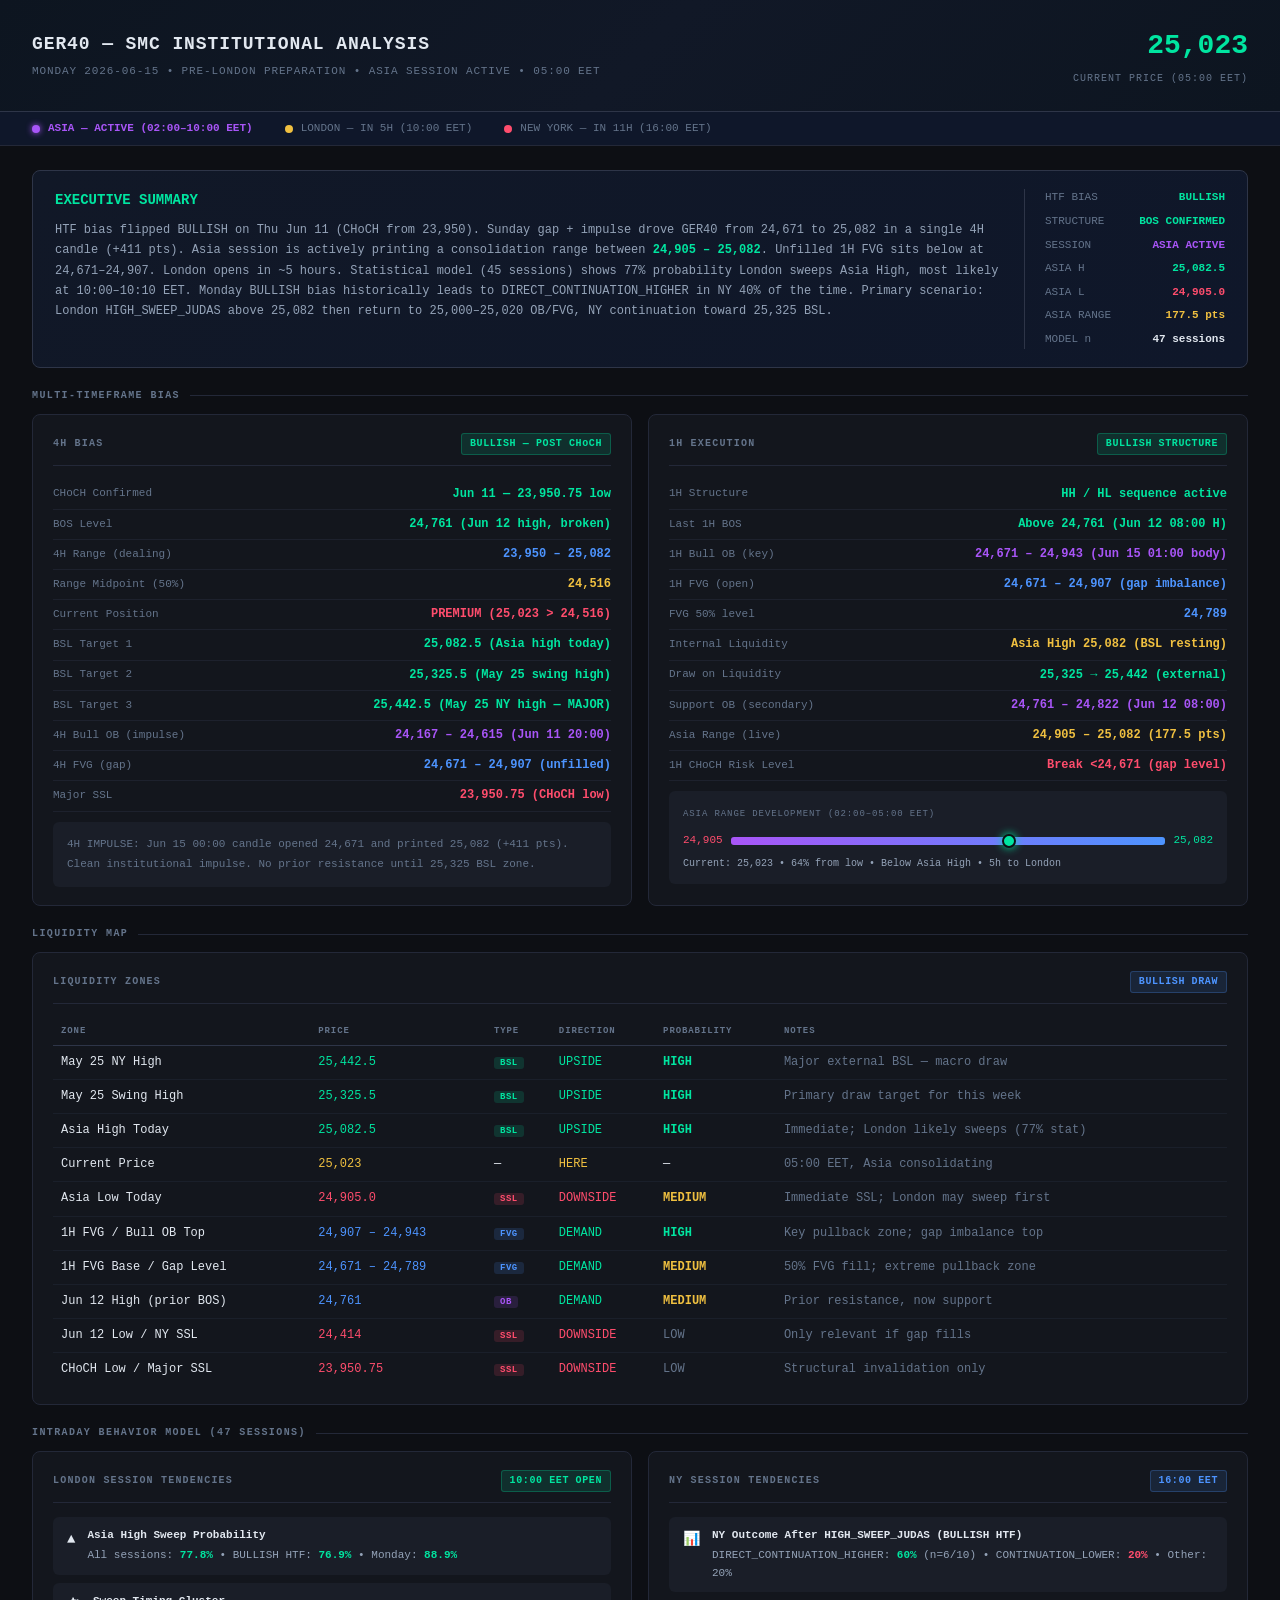
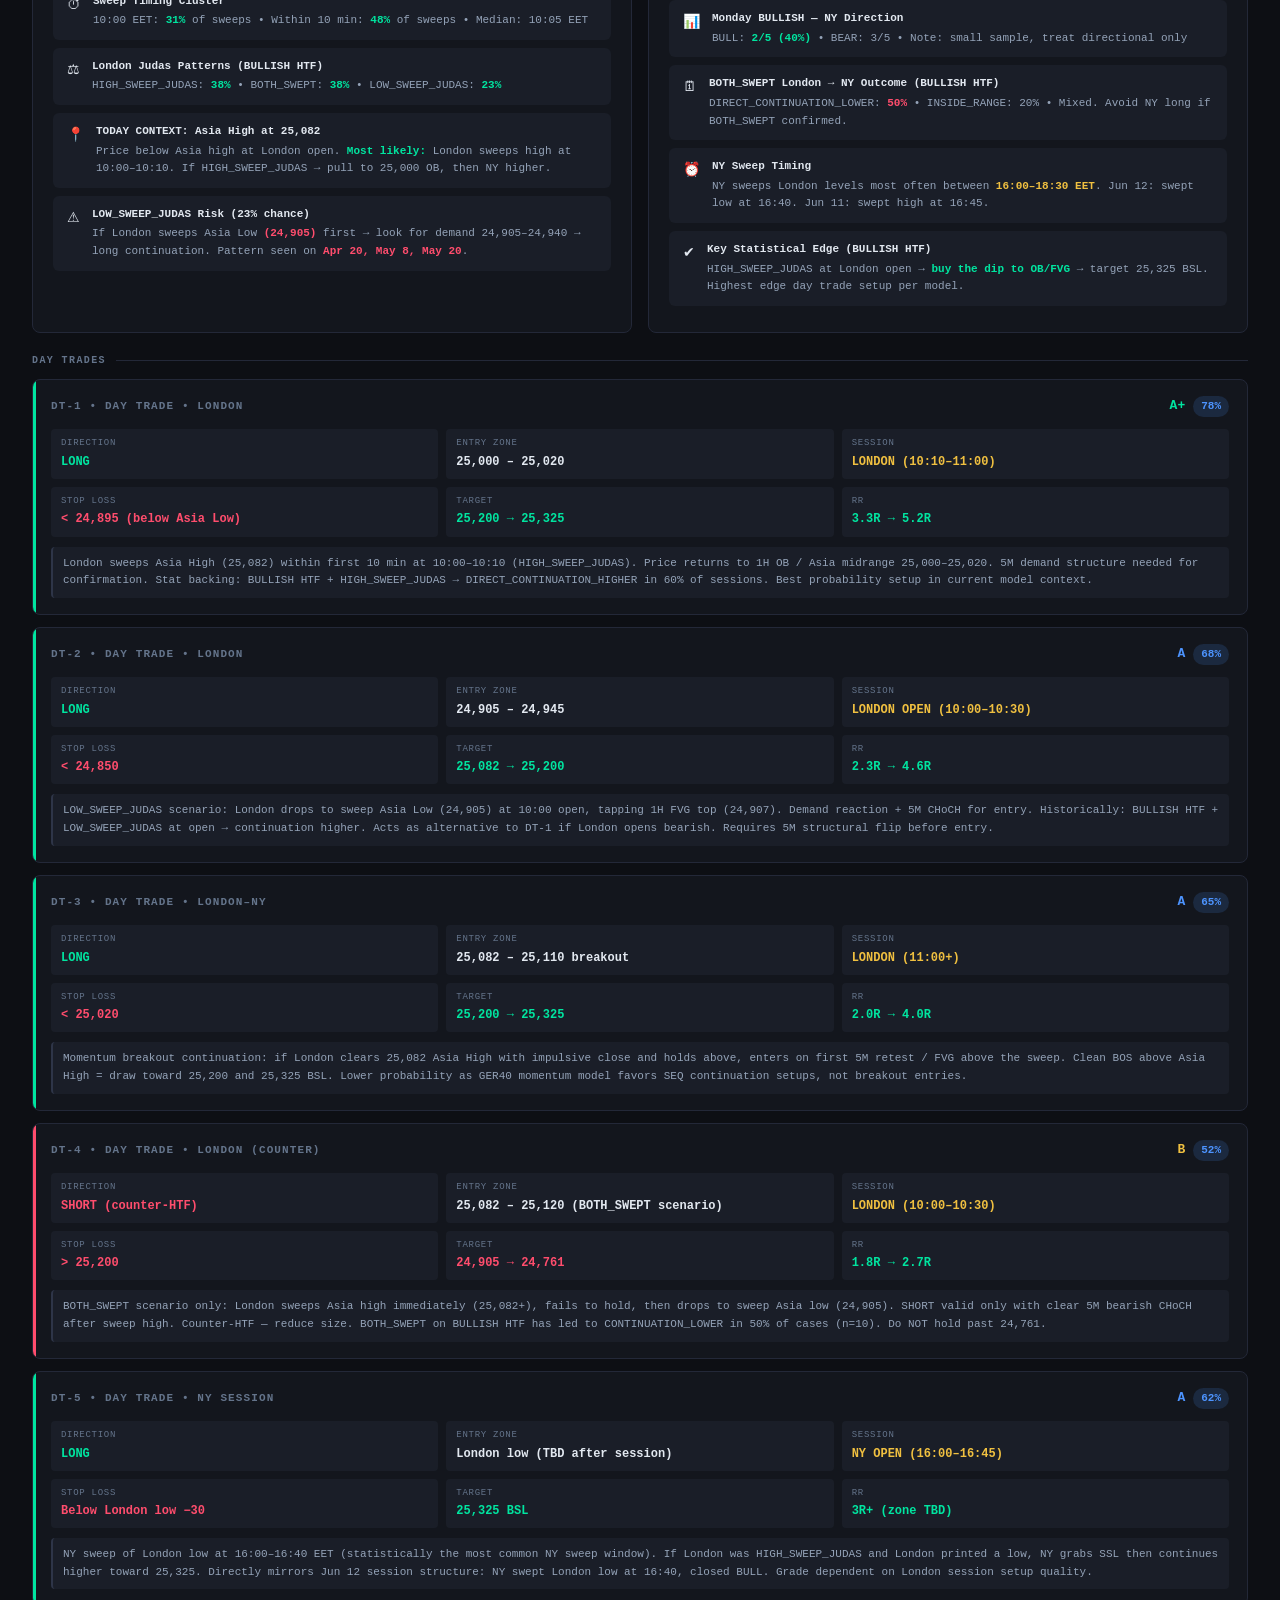
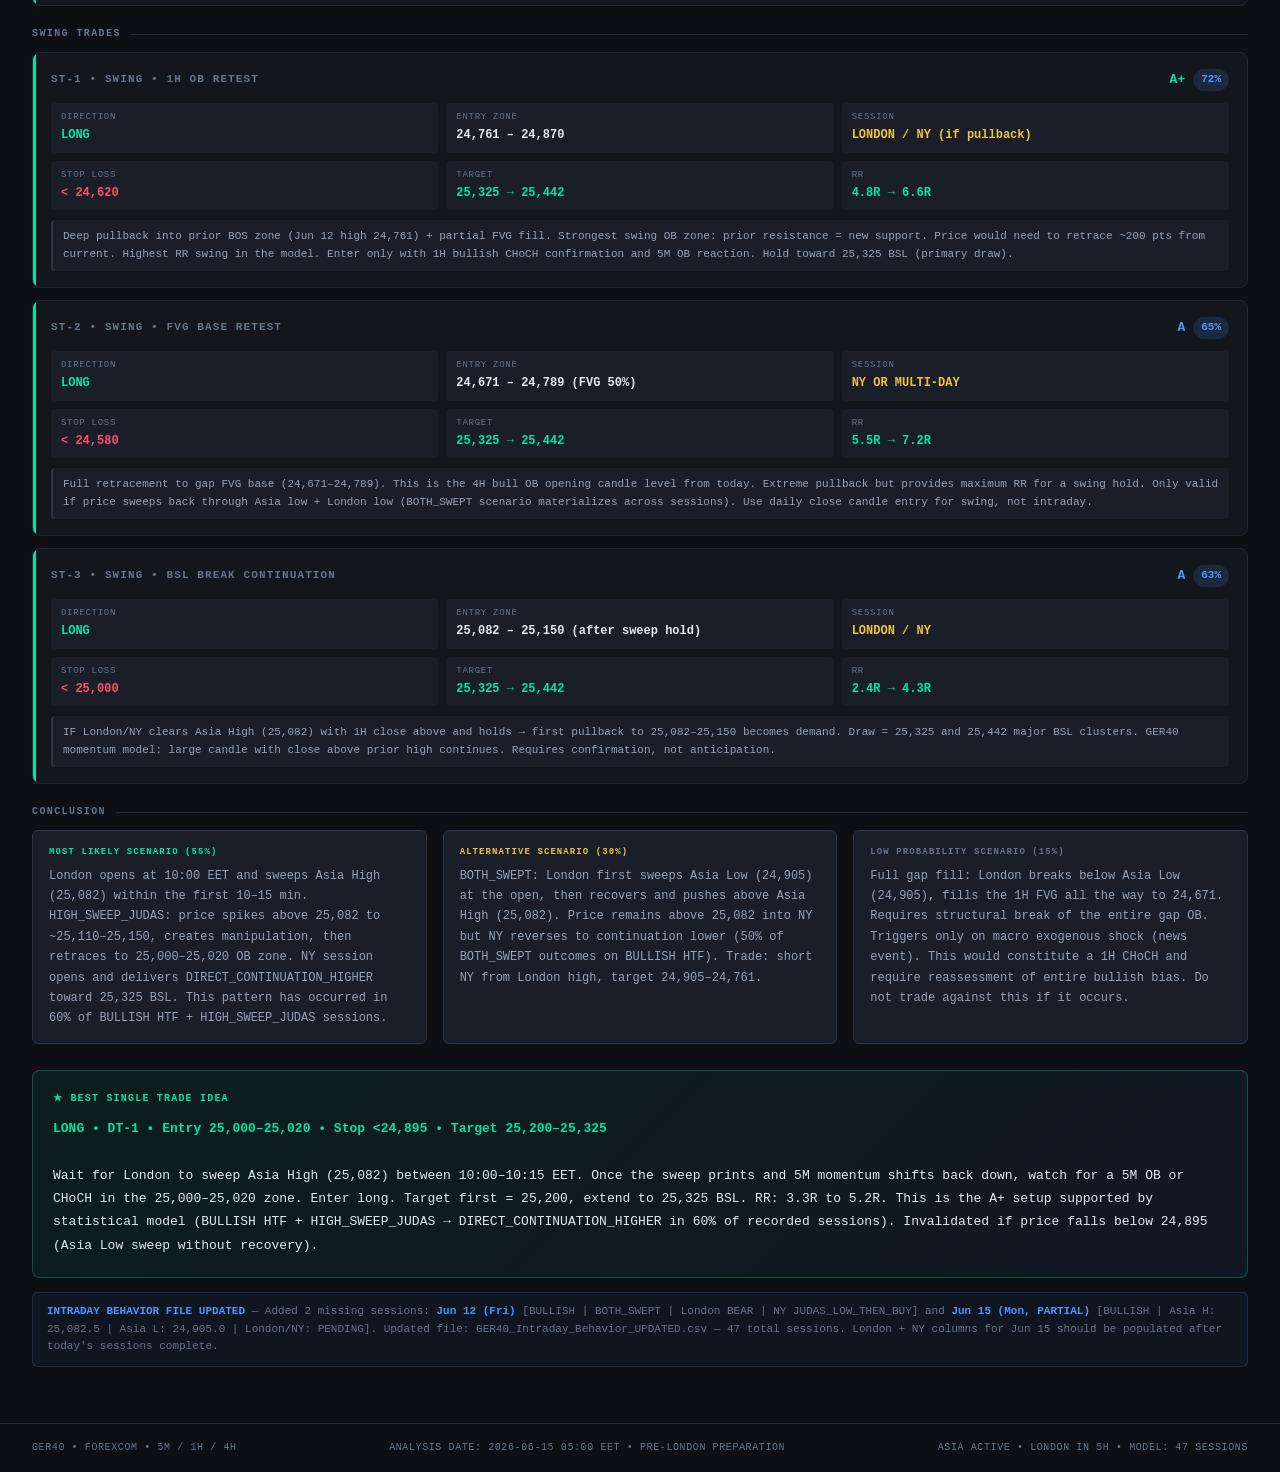
==== monday/london/ger40/15-06-2026.html @ 6d3e89ab "Create 15-06-2026.html" ====
<!DOCTYPE html>
<html lang="en">
<head>
<meta charset="UTF-8">
<meta name="viewport" content="width=device-width, initial-scale=1.0">
<title>GER40 SMC Analysis | 2026-06-15 | Asia Pre-London</title>
<style>
  :root {
    --bg: #0d0f14;
    --surface: #13161d;
    --surface2: #1a1e28;
    --border: #232838;
    --border2: #2e3548;
    --bull: #00e5a0;
    --bear: #ff4d6d;
    --neutral: #f0c040;
    --accent: #4d94ff;
    --accent2: #a855f7;
    --text: #e2e8f0;
    --muted: #64748b;
    --dim: #94a3b8;
    --a-plus: #00e5a0;
    --a: #4d94ff;
    --b: #f0c040;
    --c: #ff7043;
  }
  * { box-sizing: border-box; margin: 0; padding: 0; }
  body { background: var(--bg); color: var(--text); font-family: 'SF Mono', 'Fira Code', 'Consolas', monospace; font-size: 13px; line-height: 1.6; }

  .header {
    background: linear-gradient(135deg, #0d1520 0%, #111827 50%, #0d1520 100%);
    border-bottom: 1px solid var(--border2);
    padding: 24px 32px;
    display: flex; justify-content: space-between; align-items: center;
  }
  .header-left h1 { font-size: 18px; font-weight: 700; color: var(--text); letter-spacing: 0.05em; }
  .header-left p { color: var(--muted); font-size: 11px; margin-top: 4px; letter-spacing: 0.08em; }
  .header-right { text-align: right; }
  .price-now { font-size: 28px; font-weight: 800; color: var(--bull); }
  .price-label { color: var(--muted); font-size: 10px; letter-spacing: 0.1em; margin-top: 2px; }

  .session-banner {
    background: #0f172a;
    border-bottom: 1px solid var(--border);
    padding: 8px 32px;
    display: flex; gap: 32px; align-items: center;
  }
  .session-item { display: flex; gap: 8px; align-items: center; font-size: 11px; }
  .session-dot { width: 8px; height: 8px; border-radius: 50%; }
  .dot-asia { background: var(--accent2); box-shadow: 0 0 6px var(--accent2); }
  .dot-london { background: var(--neutral); }
  .dot-ny { background: var(--bear); }
  .session-active { color: var(--accent2); font-weight: 700; }
  .session-pending { color: var(--muted); }

  .main { max-width: 1400px; margin: 0 auto; padding: 24px 32px; }

  .grid-2 { display: grid; grid-template-columns: 1fr 1fr; gap: 16px; margin-bottom: 16px; }
  .grid-3 { display: grid; grid-template-columns: 1fr 1fr 1fr; gap: 16px; margin-bottom: 16px; }
  .grid-full { margin-bottom: 16px; }

  .card {
    background: var(--surface);
    border: 1px solid var(--border);
    border-radius: 8px;
    padding: 18px 20px;
  }
  .card-header {
    display: flex; justify-content: space-between; align-items: center;
    margin-bottom: 14px;
    padding-bottom: 10px;
    border-bottom: 1px solid var(--border);
  }
  .card-title { font-size: 10px; font-weight: 700; letter-spacing: 0.12em; color: var(--muted); text-transform: uppercase; }
  .card-badge {
    font-size: 10px; font-weight: 700; padding: 2px 8px; border-radius: 3px; letter-spacing: 0.06em;
  }
  .badge-bull { background: rgba(0,229,160,0.12); color: var(--bull); border: 1px solid rgba(0,229,160,0.25); }
  .badge-bear { background: rgba(255,77,109,0.12); color: var(--bear); border: 1px solid rgba(255,77,109,0.25); }
  .badge-neutral { background: rgba(240,192,64,0.12); color: var(--neutral); border: 1px solid rgba(240,192,64,0.25); }
  .badge-info { background: rgba(77,148,255,0.12); color: var(--accent); border: 1px solid rgba(77,148,255,0.25); }
  .badge-asia { background: rgba(168,85,247,0.12); color: var(--accent2); border: 1px solid rgba(168,85,247,0.25); }

  .level-row {
    display: flex; justify-content: space-between; align-items: center;
    padding: 5px 0;
    border-bottom: 1px solid rgba(35,40,56,0.6);
    font-size: 12px;
  }
  .level-row:last-child { border-bottom: none; }
  .level-label { color: var(--muted); font-size: 11px; }
  .level-val { font-weight: 600; }
  .bull-val { color: var(--bull); }
  .bear-val { color: var(--bear); }
  .neutral-val { color: var(--neutral); }
  .accent-val { color: var(--accent); }
  .purple-val { color: var(--accent2); }

  .bias-block {
    background: var(--surface2);
    border-radius: 6px;
    padding: 12px 14px;
    margin-top: 10px;
  }

  .stat-grid { display: grid; grid-template-columns: repeat(3, 1fr); gap: 8px; margin-top: 10px; }
  .stat-box {
    background: var(--surface2);
    border: 1px solid var(--border);
    border-radius: 6px;
    padding: 10px 12px;
    text-align: center;
  }
  .stat-num { font-size: 20px; font-weight: 800; }
  .stat-label { font-size: 9px; color: var(--muted); margin-top: 2px; letter-spacing: 0.08em; text-transform: uppercase; }

  .liq-table { width: 100%; border-collapse: collapse; margin-top: 8px; }
  .liq-table th { font-size: 9px; color: var(--muted); letter-spacing: 0.1em; text-transform: uppercase; padding: 6px 8px; text-align: left; border-bottom: 1px solid var(--border2); }
  .liq-table td { padding: 7px 8px; font-size: 12px; border-bottom: 1px solid rgba(35,40,56,0.5); }
  .liq-table tr:last-child td { border-bottom: none; }
  .prob-high { color: var(--bull); font-weight: 700; }
  .prob-med { color: var(--neutral); font-weight: 700; }
  .prob-low { color: var(--muted); }

  .setup-card {
    background: var(--surface);
    border: 1px solid var(--border);
    border-radius: 8px;
    padding: 16px 18px;
    margin-bottom: 12px;
    position: relative;
    overflow: hidden;
  }
  .setup-card::before {
    content: '';
    position: absolute;
    top: 0; left: 0;
    width: 3px;
    height: 100%;
  }
  .setup-bull::before { background: var(--bull); }
  .setup-bear::before { background: var(--bear); }

  .setup-header { display: flex; justify-content: space-between; align-items: center; margin-bottom: 12px; }
  .setup-id { font-size: 11px; font-weight: 700; letter-spacing: 0.1em; color: var(--muted); }
  .setup-meta { display: flex; gap: 8px; align-items: center; }
  .grade { font-size: 13px; font-weight: 800; }
  .grade-aplus { color: var(--bull); }
  .grade-a { color: var(--accent); }
  .grade-b { color: var(--neutral); }
  .grade-c { color: var(--muted); }
  .prob-badge { font-size: 11px; font-weight: 700; padding: 2px 8px; border-radius: 12px; background: rgba(77,148,255,0.15); color: var(--accent); }

  .setup-grid { display: grid; grid-template-columns: 1fr 1fr 1fr; gap: 8px; margin-bottom: 10px; }
  .setup-field { background: var(--surface2); border-radius: 4px; padding: 7px 10px; }
  .sf-label { font-size: 9px; color: var(--muted); letter-spacing: 0.08em; text-transform: uppercase; margin-bottom: 2px; }
  .sf-val { font-size: 12px; font-weight: 600; }

  .rationale { font-size: 11px; color: var(--dim); background: var(--surface2); border-radius: 4px; padding: 8px 10px; margin-top: 8px; border-left: 2px solid var(--border2); }

  .behavior-row {
    background: var(--surface2);
    border-radius: 6px;
    padding: 10px 14px;
    margin-bottom: 8px;
    display: flex;
    gap: 12px;
    align-items: flex-start;
  }
  .beh-icon { font-size: 14px; margin-top: 1px; flex-shrink: 0; }
  .beh-content { flex: 1; }
  .beh-title { font-size: 11px; font-weight: 700; color: var(--text); margin-bottom: 2px; }
  .beh-stat { font-size: 11px; color: var(--dim); }
  .beh-highlight { color: var(--bull); font-weight: 700; }
  .beh-warn { color: var(--bear); font-weight: 700; }
  .beh-neutral { color: var(--neutral); font-weight: 700; }

  .conclusion-box {
    background: var(--surface2);
    border: 1px solid var(--border2);
    border-radius: 6px;
    padding: 14px 16px;
    margin-bottom: 10px;
  }
  .conc-label { font-size: 9px; font-weight: 700; letter-spacing: 0.12em; text-transform: uppercase; margin-bottom: 6px; }
  .conc-text { font-size: 12px; color: var(--dim); line-height: 1.7; }
  .conc-primary .conc-label { color: var(--bull); }
  .conc-alt .conc-label { color: var(--neutral); }
  .conc-low .conc-label { color: var(--muted); }

  .best-trade {
    background: linear-gradient(135deg, rgba(0,229,160,0.07) 0%, rgba(77,148,255,0.07) 100%);
    border: 1px solid rgba(0,229,160,0.3);
    border-radius: 8px;
    padding: 20px;
    margin-top: 14px;
  }
  .best-trade-label { font-size: 10px; font-weight: 700; letter-spacing: 0.12em; color: var(--bull); text-transform: uppercase; margin-bottom: 10px; }
  .best-trade-content { font-size: 13px; color: var(--text); line-height: 1.8; }
  .best-trade-content span { color: var(--bull); font-weight: 700; }

  .section-label {
    font-size: 10px; font-weight: 700; letter-spacing: 0.14em; text-transform: uppercase;
    color: var(--muted); margin: 20px 0 10px 0;
    display: flex; align-items: center; gap: 10px;
  }
  .section-label::after { content: ''; flex: 1; height: 1px; background: var(--border); }

  .exec-banner {
    background: linear-gradient(135deg, #111827 0%, #0f172a 100%);
    border: 1px solid var(--border2);
    border-radius: 8px;
    padding: 18px 22px;
    margin-bottom: 20px;
    display: flex; gap: 20px; align-items: stretch;
  }
  .exec-main { flex: 1; }
  .exec-main h2 { font-size: 14px; font-weight: 700; margin-bottom: 8px; color: var(--bull); }
  .exec-main p { font-size: 12px; color: var(--dim); line-height: 1.7; }
  .exec-divider { width: 1px; background: var(--border2); }
  .exec-side { width: 180px; display: flex; flex-direction: column; justify-content: center; gap: 6px; }
  .exec-kv { display: flex; justify-content: space-between; font-size: 11px; }
  .exec-k { color: var(--muted); }
  .exec-v { font-weight: 700; }

  .asia-range-bar {
    background: var(--surface2);
    border-radius: 6px;
    padding: 12px 14px;
    margin-top: 10px;
  }
  .range-visual {
    display: flex; align-items: center; gap: 8px; margin-top: 8px; font-size: 11px;
  }
  .range-bar-wrap { flex: 1; background: var(--border); border-radius: 3px; height: 8px; position: relative; }
  .range-bar-fill { height: 100%; border-radius: 3px; background: linear-gradient(90deg, var(--accent2), var(--accent)); }
  .range-cursor {
    position: absolute; top: -3px;
    width: 14px; height: 14px; border-radius: 50%;
    background: var(--bull); border: 2px solid var(--bg);
    box-shadow: 0 0 8px var(--bull);
    transform: translateX(-7px);
  }
  .tag-small {
    font-size: 9px; font-weight: 700; letter-spacing: 0.06em;
    padding: 1px 6px; border-radius: 3px;
  }
  .tag-fvg { background: rgba(77,148,255,0.15); color: var(--accent); }
  .tag-ob { background: rgba(168,85,247,0.15); color: var(--accent2); }
  .tag-bsl { background: rgba(0,229,160,0.15); color: var(--bull); }
  .tag-ssl { background: rgba(255,77,109,0.15); color: var(--bear); }
  .tag-sweep { background: rgba(240,192,64,0.15); color: var(--neutral); }

  .update-notice { 
    background: rgba(77,148,255,0.05); border: 1px solid rgba(77,148,255,0.2);
    border-radius: 6px; padding: 10px 14px; margin-top: 14px;
    font-size: 11px; color: var(--muted);
  }
  .update-notice strong { color: var(--accent); }

  .footer {
    border-top: 1px solid var(--border);
    padding: 16px 32px;
    display: flex; justify-content: space-between;
    font-size: 10px; color: var(--muted); letter-spacing: 0.06em;
    margin-top: 32px;
  }
</style>
</head>
<body>

<div class="header">
  <div class="header-left">
    <h1>GER40 &mdash; SMC INSTITUTIONAL ANALYSIS</h1>
    <p>MONDAY 2026-06-15 &bull; PRE-LONDON PREPARATION &bull; ASIA SESSION ACTIVE &bull; 05:00 EET</p>
  </div>
  <div class="header-right">
    <div class="price-now">25,023</div>
    <div class="price-label">CURRENT PRICE (05:00 EET)</div>
  </div>
</div>

<div class="session-banner">
  <div class="session-item">
    <div class="session-dot dot-asia"></div>
    <span class="session-active">ASIA &mdash; ACTIVE (02:00&ndash;10:00 EET)</span>
  </div>
  <div class="session-item">
    <div class="session-dot dot-london"></div>
    <span class="session-pending">LONDON &mdash; IN 5H (10:00 EET)</span>
  </div>
  <div class="session-item">
    <div class="session-dot dot-ny"></div>
    <span class="session-pending">NEW YORK &mdash; IN 11H (16:00 EET)</span>
  </div>
</div>

<div class="main">

  <!-- EXECUTIVE SUMMARY -->
  <div class="exec-banner">
    <div class="exec-main">
      <h2>EXECUTIVE SUMMARY</h2>
      <p>HTF bias flipped BULLISH on Thu Jun 11 (CHoCH from 23,950). Sunday gap + impulse drove GER40 from 24,671 to 25,082 in a single 4H candle (+411 pts). Asia session is actively printing a consolidation range between <strong style="color:var(--bull)">24,905 &ndash; 25,082</strong>. Unfilled 1H FVG sits below at 24,671&ndash;24,907. London opens in ~5 hours. Statistical model (45 sessions) shows 77% probability London sweeps Asia High, most likely at 10:00&ndash;10:10 EET. Monday BULLISH bias historically leads to DIRECT_CONTINUATION_HIGHER in NY 40% of the time. Primary scenario: London HIGH_SWEEP_JUDAS above 25,082 then return to 25,000&ndash;25,020 OB/FVG, NY continuation toward 25,325 BSL.</p>
    </div>
    <div class="exec-divider"></div>
    <div class="exec-side">
      <div class="exec-kv"><span class="exec-k">HTF BIAS</span><span class="exec-v bull-val">BULLISH</span></div>
      <div class="exec-kv"><span class="exec-k">STRUCTURE</span><span class="exec-v bull-val">BOS CONFIRMED</span></div>
      <div class="exec-kv"><span class="exec-k">SESSION</span><span class="exec-v purple-val">ASIA ACTIVE</span></div>
      <div class="exec-kv"><span class="exec-k">ASIA H</span><span class="exec-v bull-val">25,082.5</span></div>
      <div class="exec-kv"><span class="exec-k">ASIA L</span><span class="exec-v bear-val">24,905.0</span></div>
      <div class="exec-kv"><span class="exec-k">ASIA RANGE</span><span class="exec-v neutral-val">177.5 pts</span></div>
      <div class="exec-kv"><span class="exec-k">MODEL n</span><span class="exec-v">47 sessions</span></div>
    </div>
  </div>

  <!-- 4H BIAS + 1H EXECUTION -->
  <div class="section-label">MULTI-TIMEFRAME BIAS</div>
  <div class="grid-2">

    <!-- 4H BIAS -->
    <div class="card">
      <div class="card-header">
        <span class="card-title">4H BIAS</span>
        <span class="card-badge badge-bull">BULLISH &mdash; POST CHoCH</span>
      </div>
      <div class="level-row">
        <span class="level-label">CHoCH Confirmed</span>
        <span class="level-val bull-val">Jun 11 &mdash; 23,950.75 low</span>
      </div>
      <div class="level-row">
        <span class="level-label">BOS Level</span>
        <span class="level-val bull-val">24,761 (Jun 12 high, broken)</span>
      </div>
      <div class="level-row">
        <span class="level-label">4H Range (dealing)</span>
        <span class="level-val accent-val">23,950 &ndash; 25,082</span>
      </div>
      <div class="level-row">
        <span class="level-label">Range Midpoint (50%)</span>
        <span class="level-val neutral-val">24,516</span>
      </div>
      <div class="level-row">
        <span class="level-label">Current Position</span>
        <span class="level-val bear-val">PREMIUM (25,023 &gt; 24,516)</span>
      </div>
      <div class="level-row">
        <span class="level-label">BSL Target 1</span>
        <span class="level-val bull-val">25,082.5 (Asia high today)</span>
      </div>
      <div class="level-row">
        <span class="level-label">BSL Target 2</span>
        <span class="level-val bull-val">25,325.5 (May 25 swing high)</span>
      </div>
      <div class="level-row">
        <span class="level-label">BSL Target 3</span>
        <span class="level-val bull-val">25,442.5 (May 25 NY high &mdash; MAJOR)</span>
      </div>
      <div class="level-row">
        <span class="level-label">4H Bull OB (impulse)</span>
        <span class="level-val purple-val">24,167 &ndash; 24,615 (Jun 11 20:00)</span>
      </div>
      <div class="level-row">
        <span class="level-label">4H FVG (gap)</span>
        <span class="level-val accent-val">24,671 &ndash; 24,907 (unfilled)</span>
      </div>
      <div class="level-row">
        <span class="level-label">Major SSL</span>
        <span class="level-val bear-val">23,950.75 (CHoCH low)</span>
      </div>
      <div class="bias-block">
        <span style="font-size:11px;color:var(--muted)">4H IMPULSE: Jun 15 00:00 candle opened 24,671 and printed 25,082 (+411 pts). Clean institutional impulse. No prior resistance until 25,325 BSL zone.</span>
      </div>
    </div>

    <!-- 1H EXECUTION -->
    <div class="card">
      <div class="card-header">
        <span class="card-title">1H EXECUTION</span>
        <span class="card-badge badge-bull">BULLISH STRUCTURE</span>
      </div>
      <div class="level-row">
        <span class="level-label">1H Structure</span>
        <span class="level-val bull-val">HH / HL sequence active</span>
      </div>
      <div class="level-row">
        <span class="level-label">Last 1H BOS</span>
        <span class="level-val bull-val">Above 24,761 (Jun 12 08:00 H)</span>
      </div>
      <div class="level-row">
        <span class="level-label">1H Bull OB (key)</span>
        <span class="level-val purple-val">24,671 &ndash; 24,943 (Jun 15 01:00 body)</span>
      </div>
      <div class="level-row">
        <span class="level-label">1H FVG (open)</span>
        <span class="level-val accent-val">24,671 &ndash; 24,907 (gap imbalance)</span>
      </div>
      <div class="level-row">
        <span class="level-label">FVG 50% level</span>
        <span class="level-val accent-val">24,789</span>
      </div>
      <div class="level-row">
        <span class="level-label">Internal Liquidity</span>
        <span class="level-val neutral-val">Asia High 25,082 (BSL resting)</span>
      </div>
      <div class="level-row">
        <span class="level-label">Draw on Liquidity</span>
        <span class="level-val bull-val">25,325 &rarr; 25,442 (external)</span>
      </div>
      <div class="level-row">
        <span class="level-label">Support OB (secondary)</span>
        <span class="level-val purple-val">24,761 &ndash; 24,822 (Jun 12 08:00)</span>
      </div>
      <div class="level-row">
        <span class="level-label">Asia Range (live)</span>
        <span class="level-val neutral-val">24,905 &ndash; 25,082 (177.5 pts)</span>
      </div>
      <div class="level-row">
        <span class="level-label">1H CHoCH Risk Level</span>
        <span class="level-val bear-val">Break &lt;24,671 (gap level)</span>
      </div>
      <div class="asia-range-bar">
        <span style="font-size:9px;color:var(--muted);letter-spacing:0.1em;text-transform:uppercase;">ASIA RANGE DEVELOPMENT (02:00&ndash;05:00 EET)</span>
        <div class="range-visual">
          <span style="color:var(--bear);font-size:11px;">24,905</span>
          <div class="range-bar-wrap">
            <div class="range-bar-fill" style="width:100%"></div>
            <div class="range-cursor" style="left:64%"></div>
          </div>
          <span style="color:var(--bull);font-size:11px;">25,082</span>
        </div>
        <span style="font-size:10px;color:var(--dim);margin-top:6px;display:block;">Current: 25,023 &bull; 64% from low &bull; Below Asia High &bull; 5h to London</span>
      </div>
    </div>
  </div>

  <!-- LIQUIDITY MAP -->
  <div class="section-label">LIQUIDITY MAP</div>
  <div class="card grid-full">
    <div class="card-header">
      <span class="card-title">LIQUIDITY ZONES</span>
      <span class="card-badge badge-info">BULLISH DRAW</span>
    </div>
    <table class="liq-table">
      <thead>
        <tr>
          <th>ZONE</th>
          <th>PRICE</th>
          <th>TYPE</th>
          <th>DIRECTION</th>
          <th>PROBABILITY</th>
          <th>NOTES</th>
        </tr>
      </thead>
      <tbody>
        <tr>
          <td>May 25 NY High</td>
          <td class="bull-val">25,442.5</td>
          <td><span class="tag-small tag-bsl">BSL</span></td>
          <td class="bull-val">UPSIDE</td>
          <td><span class="prob-high">HIGH</span></td>
          <td style="color:var(--muted)">Major external BSL &mdash; macro draw</td>
        </tr>
        <tr>
          <td>May 25 Swing High</td>
          <td class="bull-val">25,325.5</td>
          <td><span class="tag-small tag-bsl">BSL</span></td>
          <td class="bull-val">UPSIDE</td>
          <td><span class="prob-high">HIGH</span></td>
          <td style="color:var(--muted)">Primary draw target for this week</td>
        </tr>
        <tr>
          <td>Asia High Today</td>
          <td class="bull-val">25,082.5</td>
          <td><span class="tag-small tag-bsl">BSL</span></td>
          <td class="bull-val">UPSIDE</td>
          <td><span class="prob-high">HIGH</span></td>
          <td style="color:var(--muted)">Immediate; London likely sweeps (77% stat)</td>
        </tr>
        <tr>
          <td>Current Price</td>
          <td class="neutral-val">25,023</td>
          <td>&mdash;</td>
          <td class="neutral-val">HERE</td>
          <td>&mdash;</td>
          <td style="color:var(--muted)">05:00 EET, Asia consolidating</td>
        </tr>
        <tr>
          <td>Asia Low Today</td>
          <td class="bear-val">24,905.0</td>
          <td><span class="tag-small tag-ssl">SSL</span></td>
          <td class="bear-val">DOWNSIDE</td>
          <td><span class="prob-med">MEDIUM</span></td>
          <td style="color:var(--muted)">Immediate SSL; London may sweep first</td>
        </tr>
        <tr>
          <td>1H FVG / Bull OB Top</td>
          <td class="accent-val">24,907 &ndash; 24,943</td>
          <td><span class="tag-small tag-fvg">FVG</span></td>
          <td class="bull-val">DEMAND</td>
          <td><span class="prob-high">HIGH</span></td>
          <td style="color:var(--muted)">Key pullback zone; gap imbalance top</td>
        </tr>
        <tr>
          <td>1H FVG Base / Gap Level</td>
          <td class="accent-val">24,671 &ndash; 24,789</td>
          <td><span class="tag-small tag-fvg">FVG</span></td>
          <td class="bull-val">DEMAND</td>
          <td><span class="prob-med">MEDIUM</span></td>
          <td style="color:var(--muted)">50% FVG fill; extreme pullback zone</td>
        </tr>
        <tr>
          <td>Jun 12 High (prior BOS)</td>
          <td class="accent-val">24,761</td>
          <td><span class="tag-small tag-ob">OB</span></td>
          <td class="bull-val">DEMAND</td>
          <td><span class="prob-med">MEDIUM</span></td>
          <td style="color:var(--muted)">Prior resistance, now support</td>
        </tr>
        <tr>
          <td>Jun 12 Low / NY SSL</td>
          <td class="bear-val">24,414</td>
          <td><span class="tag-small tag-ssl">SSL</span></td>
          <td class="bear-val">DOWNSIDE</td>
          <td><span class="prob-low">LOW</span></td>
          <td style="color:var(--muted)">Only relevant if gap fills</td>
        </tr>
        <tr>
          <td>CHoCH Low / Major SSL</td>
          <td class="bear-val">23,950.75</td>
          <td><span class="tag-small tag-ssl">SSL</span></td>
          <td class="bear-val">DOWNSIDE</td>
          <td><span class="prob-low">LOW</span></td>
          <td style="color:var(--muted)">Structural invalidation only</td>
        </tr>
      </tbody>
    </table>
  </div>

  <!-- INTRADAY BEHAVIOR -->
  <div class="section-label">INTRADAY BEHAVIOR MODEL (47 SESSIONS)</div>
  <div class="grid-2">
    <div class="card">
      <div class="card-header">
        <span class="card-title">LONDON SESSION TENDENCIES</span>
        <span class="card-badge badge-bull">10:00 EET OPEN</span>
      </div>
      <div class="behavior-row">
        <div class="beh-icon">&#x25B2;</div>
        <div class="beh-content">
          <div class="beh-title">Asia High Sweep Probability</div>
          <div class="beh-stat">All sessions: <span class="beh-highlight">77.8%</span> &bull; BULLISH HTF: <span class="beh-highlight">76.9%</span> &bull; Monday: <span class="beh-highlight">88.9%</span></div>
        </div>
      </div>
      <div class="behavior-row">
        <div class="beh-icon">&#x23F1;</div>
        <div class="beh-content">
          <div class="beh-title">Sweep Timing Cluster</div>
          <div class="beh-stat">10:00 EET: <span class="beh-highlight">31%</span> of sweeps &bull; Within 10 min: <span class="beh-highlight">48%</span> of sweeps &bull; Median: 10:05 EET</div>
        </div>
      </div>
      <div class="behavior-row">
        <div class="beh-icon">&#x2696;</div>
        <div class="beh-content">
          <div class="beh-title">London Judas Patterns (BULLISH HTF)</div>
          <div class="beh-stat">HIGH_SWEEP_JUDAS: <span class="beh-highlight">38%</span> &bull; BOTH_SWEPT: <span class="beh-highlight">38%</span> &bull; LOW_SWEEP_JUDAS: <span class="beh-highlight">23%</span></div>
        </div>
      </div>
      <div class="behavior-row">
        <div class="beh-icon">&#x1F4CD;</div>
        <div class="beh-content">
          <div class="beh-title">TODAY CONTEXT: Asia High at 25,082</div>
          <div class="beh-stat">Price below Asia high at London open. <span class="beh-highlight">Most likely:</span> London sweeps high at 10:00&ndash;10:10. If HIGH_SWEEP_JUDAS &rarr; pull to 25,000 OB, then NY higher.</div>
        </div>
      </div>
      <div class="behavior-row">
        <div class="beh-icon">&#x26A0;</div>
        <div class="beh-content">
          <div class="beh-title">LOW_SWEEP_JUDAS Risk (23% chance)</div>
          <div class="beh-stat">If London sweeps Asia Low <span class="beh-warn">(24,905)</span> first &rarr; look for demand 24,905&ndash;24,940 &rarr; long continuation. Pattern seen on <span class="beh-warn">Apr 20, May 8, May 20</span>.</div>
        </div>
      </div>
    </div>

    <div class="card">
      <div class="card-header">
        <span class="card-title">NY SESSION TENDENCIES</span>
        <span class="card-badge badge-info">16:00 EET</span>
      </div>
      <div class="behavior-row">
        <div class="beh-icon">&#x1F4CA;</div>
        <div class="beh-content">
          <div class="beh-title">NY Outcome After HIGH_SWEEP_JUDAS (BULLISH HTF)</div>
          <div class="beh-stat">DIRECT_CONTINUATION_HIGHER: <span class="beh-highlight">60%</span> (n=6/10) &bull; CONTINUATION_LOWER: <span class="beh-warn">20%</span> &bull; Other: 20%</div>
        </div>
      </div>
      <div class="behavior-row">
        <div class="beh-icon">&#x1F4CA;</div>
        <div class="beh-content">
          <div class="beh-title">Monday BULLISH &mdash; NY Direction</div>
          <div class="beh-stat">BULL: <span class="beh-highlight">2/5 (40%)</span> &bull; BEAR: 3/5 &bull; Note: small sample, treat directional only</div>
        </div>
      </div>
      <div class="behavior-row">
        <div class="beh-icon">&#x1F5D3;</div>
        <div class="beh-content">
          <div class="beh-title">BOTH_SWEPT London &rarr; NY Outcome (BULLISH HTF)</div>
          <div class="beh-stat">DIRECT_CONTINUATION_LOWER: <span class="beh-warn">50%</span> &bull; INSIDE_RANGE: 20% &bull; Mixed. Avoid NY long if BOTH_SWEPT confirmed.</div>
        </div>
      </div>
      <div class="behavior-row">
        <div class="beh-icon">&#x23F0;</div>
        <div class="beh-content">
          <div class="beh-title">NY Sweep Timing</div>
          <div class="beh-stat">NY sweeps London levels most often between <span class="beh-neutral">16:00&ndash;18:30 EET</span>. Jun 12: swept low at 16:40. Jun 11: swept high at 16:45.</div>
        </div>
      </div>
      <div class="behavior-row">
        <div class="beh-icon">&#x2714;</div>
        <div class="beh-content">
          <div class="beh-title">Key Statistical Edge (BULLISH HTF)</div>
          <div class="beh-stat">HIGH_SWEEP_JUDAS at London open &rarr; <span class="beh-highlight">buy the dip to OB/FVG</span> &rarr; target 25,325 BSL. Highest edge day trade setup per model.</div>
        </div>
      </div>
    </div>
  </div>

  <!-- DAY TRADES -->
  <div class="section-label">DAY TRADES</div>

  <!-- DT1 -->
  <div class="setup-card setup-bull">
    <div class="setup-header">
      <span class="setup-id">DT-1 &bull; DAY TRADE &bull; LONDON</span>
      <div class="setup-meta">
        <span class="grade grade-aplus">A+</span>
        <span class="prob-badge">78%</span>
      </div>
    </div>
    <div class="setup-grid">
      <div class="setup-field">
        <div class="sf-label">Direction</div>
        <div class="sf-val bull-val">LONG</div>
      </div>
      <div class="setup-field">
        <div class="sf-label">Entry Zone</div>
        <div class="sf-val">25,000 &ndash; 25,020</div>
      </div>
      <div class="setup-field">
        <div class="sf-label">Session</div>
        <div class="sf-val neutral-val">LONDON (10:10&ndash;11:00)</div>
      </div>
      <div class="setup-field">
        <div class="sf-label">Stop Loss</div>
        <div class="sf-val bear-val">&lt; 24,895 (below Asia Low)</div>
      </div>
      <div class="setup-field">
        <div class="sf-label">Target</div>
        <div class="sf-val bull-val">25,200 &rarr; 25,325</div>
      </div>
      <div class="setup-field">
        <div class="sf-label">RR</div>
        <div class="sf-val bull-val">3.3R &rarr; 5.2R</div>
      </div>
    </div>
    <div class="rationale">
      London sweeps Asia High (25,082) within first 10 min at 10:00&ndash;10:10 (HIGH_SWEEP_JUDAS). Price returns to 1H OB / Asia midrange 25,000&ndash;25,020. 5M demand structure needed for confirmation. Stat backing: BULLISH HTF + HIGH_SWEEP_JUDAS &rarr; DIRECT_CONTINUATION_HIGHER in 60% of sessions. Best probability setup in current model context.
    </div>
  </div>

  <!-- DT2 -->
  <div class="setup-card setup-bull">
    <div class="setup-header">
      <span class="setup-id">DT-2 &bull; DAY TRADE &bull; LONDON</span>
      <div class="setup-meta">
        <span class="grade grade-a">A</span>
        <span class="prob-badge">68%</span>
      </div>
    </div>
    <div class="setup-grid">
      <div class="setup-field">
        <div class="sf-label">Direction</div>
        <div class="sf-val bull-val">LONG</div>
      </div>
      <div class="setup-field">
        <div class="sf-label">Entry Zone</div>
        <div class="sf-val">24,905 &ndash; 24,945</div>
      </div>
      <div class="setup-field">
        <div class="sf-label">Session</div>
        <div class="sf-val neutral-val">LONDON OPEN (10:00&ndash;10:30)</div>
      </div>
      <div class="setup-field">
        <div class="sf-label">Stop Loss</div>
        <div class="sf-val bear-val">&lt; 24,850</div>
      </div>
      <div class="setup-field">
        <div class="sf-label">Target</div>
        <div class="sf-val bull-val">25,082 &rarr; 25,200</div>
      </div>
      <div class="setup-field">
        <div class="sf-label">RR</div>
        <div class="sf-val bull-val">2.3R &rarr; 4.6R</div>
      </div>
    </div>
    <div class="rationale">
      LOW_SWEEP_JUDAS scenario: London drops to sweep Asia Low (24,905) at 10:00 open, tapping 1H FVG top (24,907). Demand reaction + 5M CHoCH for entry. Historically: BULLISH HTF + LOW_SWEEP_JUDAS at open &rarr; continuation higher. Acts as alternative to DT-1 if London opens bearish. Requires 5M structural flip before entry.
    </div>
  </div>

  <!-- DT3 -->
  <div class="setup-card setup-bull">
    <div class="setup-header">
      <span class="setup-id">DT-3 &bull; DAY TRADE &bull; LONDON&ndash;NY</span>
      <div class="setup-meta">
        <span class="grade grade-a">A</span>
        <span class="prob-badge">65%</span>
      </div>
    </div>
    <div class="setup-grid">
      <div class="setup-field">
        <div class="sf-label">Direction</div>
        <div class="sf-val bull-val">LONG</div>
      </div>
      <div class="setup-field">
        <div class="sf-label">Entry Zone</div>
        <div class="sf-val">25,082 &ndash; 25,110 breakout</div>
      </div>
      <div class="setup-field">
        <div class="sf-label">Session</div>
        <div class="sf-val neutral-val">LONDON (11:00+)</div>
      </div>
      <div class="setup-field">
        <div class="sf-label">Stop Loss</div>
        <div class="sf-val bear-val">&lt; 25,020</div>
      </div>
      <div class="setup-field">
        <div class="sf-label">Target</div>
        <div class="sf-val bull-val">25,200 &rarr; 25,325</div>
      </div>
      <div class="setup-field">
        <div class="sf-label">RR</div>
        <div class="sf-val bull-val">2.0R &rarr; 4.0R</div>
      </div>
    </div>
    <div class="rationale">
      Momentum breakout continuation: if London clears 25,082 Asia High with impulsive close and holds above, enters on first 5M retest / FVG above the sweep. Clean BOS above Asia High = draw toward 25,200 and 25,325 BSL. Lower probability as GER40 momentum model favors SEQ continuation setups, not breakout entries.
    </div>
  </div>

  <!-- DT4 -->
  <div class="setup-card setup-bear">
    <div class="setup-header">
      <span class="setup-id">DT-4 &bull; DAY TRADE &bull; LONDON (COUNTER)</span>
      <div class="setup-meta">
        <span class="grade grade-b">B</span>
        <span class="prob-badge">52%</span>
      </div>
    </div>
    <div class="setup-grid">
      <div class="setup-field">
        <div class="sf-label">Direction</div>
        <div class="sf-val bear-val">SHORT (counter-HTF)</div>
      </div>
      <div class="setup-field">
        <div class="sf-label">Entry Zone</div>
        <div class="sf-val">25,082 &ndash; 25,120 (BOTH_SWEPT scenario)</div>
      </div>
      <div class="setup-field">
        <div class="sf-label">Session</div>
        <div class="sf-val neutral-val">LONDON (10:00&ndash;10:30)</div>
      </div>
      <div class="setup-field">
        <div class="sf-label">Stop Loss</div>
        <div class="sf-val bear-val">&gt; 25,200</div>
      </div>
      <div class="setup-field">
        <div class="sf-label">Target</div>
        <div class="sf-val bear-val">24,905 &rarr; 24,761</div>
      </div>
      <div class="setup-field">
        <div class="sf-label">RR</div>
        <div class="sf-val bull-val">1.8R &rarr; 2.7R</div>
      </div>
    </div>
    <div class="rationale">
      BOTH_SWEPT scenario only: London sweeps Asia high immediately (25,082+), fails to hold, then drops to sweep Asia low (24,905). SHORT valid only with clear 5M bearish CHoCH after sweep high. Counter-HTF &mdash; reduce size. BOTH_SWEPT on BULLISH HTF has led to CONTINUATION_LOWER in 50% of cases (n=10). Do NOT hold past 24,761.
    </div>
  </div>

  <!-- DT5 -->
  <div class="setup-card setup-bull">
    <div class="setup-header">
      <span class="setup-id">DT-5 &bull; DAY TRADE &bull; NY SESSION</span>
      <div class="setup-meta">
        <span class="grade grade-a">A</span>
        <span class="prob-badge">62%</span>
      </div>
    </div>
    <div class="setup-grid">
      <div class="setup-field">
        <div class="sf-label">Direction</div>
        <div class="sf-val bull-val">LONG</div>
      </div>
      <div class="setup-field">
        <div class="sf-label">Entry Zone</div>
        <div class="sf-val">London low (TBD after session)</div>
      </div>
      <div class="setup-field">
        <div class="sf-label">Session</div>
        <div class="sf-val neutral-val">NY OPEN (16:00&ndash;16:45)</div>
      </div>
      <div class="setup-field">
        <div class="sf-label">Stop Loss</div>
        <div class="sf-val bear-val">Below London low &minus;30</div>
      </div>
      <div class="setup-field">
        <div class="sf-label">Target</div>
        <div class="sf-val bull-val">25,325 BSL</div>
      </div>
      <div class="setup-field">
        <div class="sf-label">RR</div>
        <div class="sf-val bull-val">3R+ (zone TBD)</div>
      </div>
    </div>
    <div class="rationale">
      NY sweep of London low at 16:00&ndash;16:40 EET (statistically the most common NY sweep window). If London was HIGH_SWEEP_JUDAS and London printed a low, NY grabs SSL then continues higher toward 25,325. Directly mirrors Jun 12 session structure: NY swept London low at 16:40, closed BULL. Grade dependent on London session setup quality.
    </div>
  </div>

  <!-- SWING TRADES -->
  <div class="section-label">SWING TRADES</div>

  <!-- ST1 -->
  <div class="setup-card setup-bull">
    <div class="setup-header">
      <span class="setup-id">ST-1 &bull; SWING &bull; 1H OB RETEST</span>
      <div class="setup-meta">
        <span class="grade grade-aplus">A+</span>
        <span class="prob-badge">72%</span>
      </div>
    </div>
    <div class="setup-grid">
      <div class="setup-field">
        <div class="sf-label">Direction</div>
        <div class="sf-val bull-val">LONG</div>
      </div>
      <div class="setup-field">
        <div class="sf-label">Entry Zone</div>
        <div class="sf-val">24,761 &ndash; 24,870</div>
      </div>
      <div class="setup-field">
        <div class="sf-label">Session</div>
        <div class="sf-val neutral-val">LONDON / NY (if pullback)</div>
      </div>
      <div class="setup-field">
        <div class="sf-label">Stop Loss</div>
        <div class="sf-val bear-val">&lt; 24,620</div>
      </div>
      <div class="setup-field">
        <div class="sf-label">Target</div>
        <div class="sf-val bull-val">25,325 &rarr; 25,442</div>
      </div>
      <div class="setup-field">
        <div class="sf-label">RR</div>
        <div class="sf-val bull-val">4.8R &rarr; 6.6R</div>
      </div>
    </div>
    <div class="rationale">
      Deep pullback into prior BOS zone (Jun 12 high 24,761) + partial FVG fill. Strongest swing OB zone: prior resistance = new support. Price would need to retrace ~200 pts from current. Highest RR swing in the model. Enter only with 1H bullish CHoCH confirmation and 5M OB reaction. Hold toward 25,325 BSL (primary draw).
    </div>
  </div>

  <!-- ST2 -->
  <div class="setup-card setup-bull">
    <div class="setup-header">
      <span class="setup-id">ST-2 &bull; SWING &bull; FVG BASE RETEST</span>
      <div class="setup-meta">
        <span class="grade grade-a">A</span>
        <span class="prob-badge">65%</span>
      </div>
    </div>
    <div class="setup-grid">
      <div class="setup-field">
        <div class="sf-label">Direction</div>
        <div class="sf-val bull-val">LONG</div>
      </div>
      <div class="setup-field">
        <div class="sf-label">Entry Zone</div>
        <div class="sf-val">24,671 &ndash; 24,789 (FVG 50%)</div>
      </div>
      <div class="setup-field">
        <div class="sf-label">Session</div>
        <div class="sf-val neutral-val">NY OR MULTI-DAY</div>
      </div>
      <div class="setup-field">
        <div class="sf-label">Stop Loss</div>
        <div class="sf-val bear-val">&lt; 24,580</div>
      </div>
      <div class="setup-field">
        <div class="sf-label">Target</div>
        <div class="sf-val bull-val">25,325 &rarr; 25,442</div>
      </div>
      <div class="setup-field">
        <div class="sf-label">RR</div>
        <div class="sf-val bull-val">5.5R &rarr; 7.2R</div>
      </div>
    </div>
    <div class="rationale">
      Full retracement to gap FVG base (24,671&ndash;24,789). This is the 4H bull OB opening candle level from today. Extreme pullback but provides maximum RR for a swing hold. Only valid if price sweeps back through Asia low + London low (BOTH_SWEPT scenario materializes across sessions). Use daily close candle entry for swing, not intraday.
    </div>
  </div>

  <!-- ST3 -->
  <div class="setup-card setup-bull">
    <div class="setup-header">
      <span class="setup-id">ST-3 &bull; SWING &bull; BSL BREAK CONTINUATION</span>
      <div class="setup-meta">
        <span class="grade grade-a">A</span>
        <span class="prob-badge">63%</span>
      </div>
    </div>
    <div class="setup-grid">
      <div class="setup-field">
        <div class="sf-label">Direction</div>
        <div class="sf-val bull-val">LONG</div>
      </div>
      <div class="setup-field">
        <div class="sf-label">Entry Zone</div>
        <div class="sf-val">25,082 &ndash; 25,150 (after sweep hold)</div>
      </div>
      <div class="setup-field">
        <div class="sf-label">Session</div>
        <div class="sf-val neutral-val">LONDON / NY</div>
      </div>
      <div class="setup-field">
        <div class="sf-label">Stop Loss</div>
        <div class="sf-val bear-val">&lt; 25,000</div>
      </div>
      <div class="setup-field">
        <div class="sf-label">Target</div>
        <div class="sf-val bull-val">25,325 &rarr; 25,442</div>
      </div>
      <div class="setup-field">
        <div class="sf-label">RR</div>
        <div class="sf-val bull-val">2.4R &rarr; 4.3R</div>
      </div>
    </div>
    <div class="rationale">
      IF London/NY clears Asia High (25,082) with 1H close above and holds &rarr; first pullback to 25,082&ndash;25,150 becomes demand. Draw = 25,325 and 25,442 major BSL clusters. GER40 momentum model: large candle with close above prior high continues. Requires confirmation, not anticipation.
    </div>
  </div>

  <!-- CONCLUSION -->
  <div class="section-label">CONCLUSION</div>

  <div class="grid-3">
    <div class="conclusion-box conc-primary">
      <div class="conc-label">MOST LIKELY SCENARIO (55%)</div>
      <div class="conc-text">London opens at 10:00 EET and sweeps Asia High (25,082) within the first 10&ndash;15 min. HIGH_SWEEP_JUDAS: price spikes above 25,082 to ~25,110&ndash;25,150, creates manipulation, then retraces to 25,000&ndash;25,020 OB zone. NY session opens and delivers DIRECT_CONTINUATION_HIGHER toward 25,325 BSL. This pattern has occurred in 60% of BULLISH HTF + HIGH_SWEEP_JUDAS sessions.</div>
    </div>
    <div class="conclusion-box conc-alt">
      <div class="conc-label">ALTERNATIVE SCENARIO (30%)</div>
      <div class="conc-text">BOTH_SWEPT: London first sweeps Asia Low (24,905) at the open, then recovers and pushes above Asia High (25,082). Price remains above 25,082 into NY but NY reverses to continuation lower (50% of BOTH_SWEPT outcomes on BULLISH HTF). Trade: short NY from London high, target 24,905&ndash;24,761.</div>
    </div>
    <div class="conclusion-box conc-low">
      <div class="conc-label">LOW PROBABILITY SCENARIO (15%)</div>
      <div class="conc-text">Full gap fill: London breaks below Asia Low (24,905), fills the 1H FVG all the way to 24,671. Requires structural break of the entire gap OB. Triggers only on macro exogenous shock (news event). This would constitute a 1H CHoCH and require reassessment of entire bullish bias. Do not trade against this if it occurs.</div>
    </div>
  </div>

  <div class="best-trade">
    <div class="best-trade-label">&#x2605; BEST SINGLE TRADE IDEA</div>
    <div class="best-trade-content">
      <span>LONG &bull; DT-1 &bull; Entry 25,000&ndash;25,020 &bull; Stop &lt;24,895 &bull; Target 25,200&ndash;25,325</span><br><br>
      Wait for London to sweep Asia High (25,082) between 10:00&ndash;10:15 EET. Once the sweep prints and 5M momentum shifts back down, watch for a 5M OB or CHoCH in the 25,000&ndash;25,020 zone. Enter long. Target first = 25,200, extend to 25,325 BSL. RR: 3.3R to 5.2R. This is the A+ setup supported by statistical model (BULLISH HTF + HIGH_SWEEP_JUDAS &rarr; DIRECT_CONTINUATION_HIGHER in 60% of recorded sessions). Invalidated if price falls below 24,895 (Asia Low sweep without recovery).
    </div>
  </div>

  <div class="update-notice">
    <strong>INTRADAY BEHAVIOR FILE UPDATED</strong> &mdash; Added 2 missing sessions: <strong>Jun 12 (Fri)</strong> [BULLISH | BOTH_SWEPT | London BEAR | NY JUDAS_LOW_THEN_BUY] and <strong>Jun 15 (Mon, PARTIAL)</strong> [BULLISH | Asia H: 25,082.5 | Asia L: 24,905.0 | London/NY: PENDING]. Updated file: GER40_Intraday_Behavior_UPDATED.csv &mdash; 47 total sessions. London + NY columns for Jun 15 should be populated after today's sessions complete.
  </div>

</div>

<div class="footer">
  <span>GER40 &bull; FOREXCOM &bull; 5M / 1H / 4H</span>
  <span>ANALYSIS DATE: 2026-06-15 05:00 EET &bull; PRE-LONDON PREPARATION</span>
  <span>ASIA ACTIVE &bull; LONDON IN 5H &bull; MODEL: 47 SESSIONS</span>
</div>

</body>
</html>
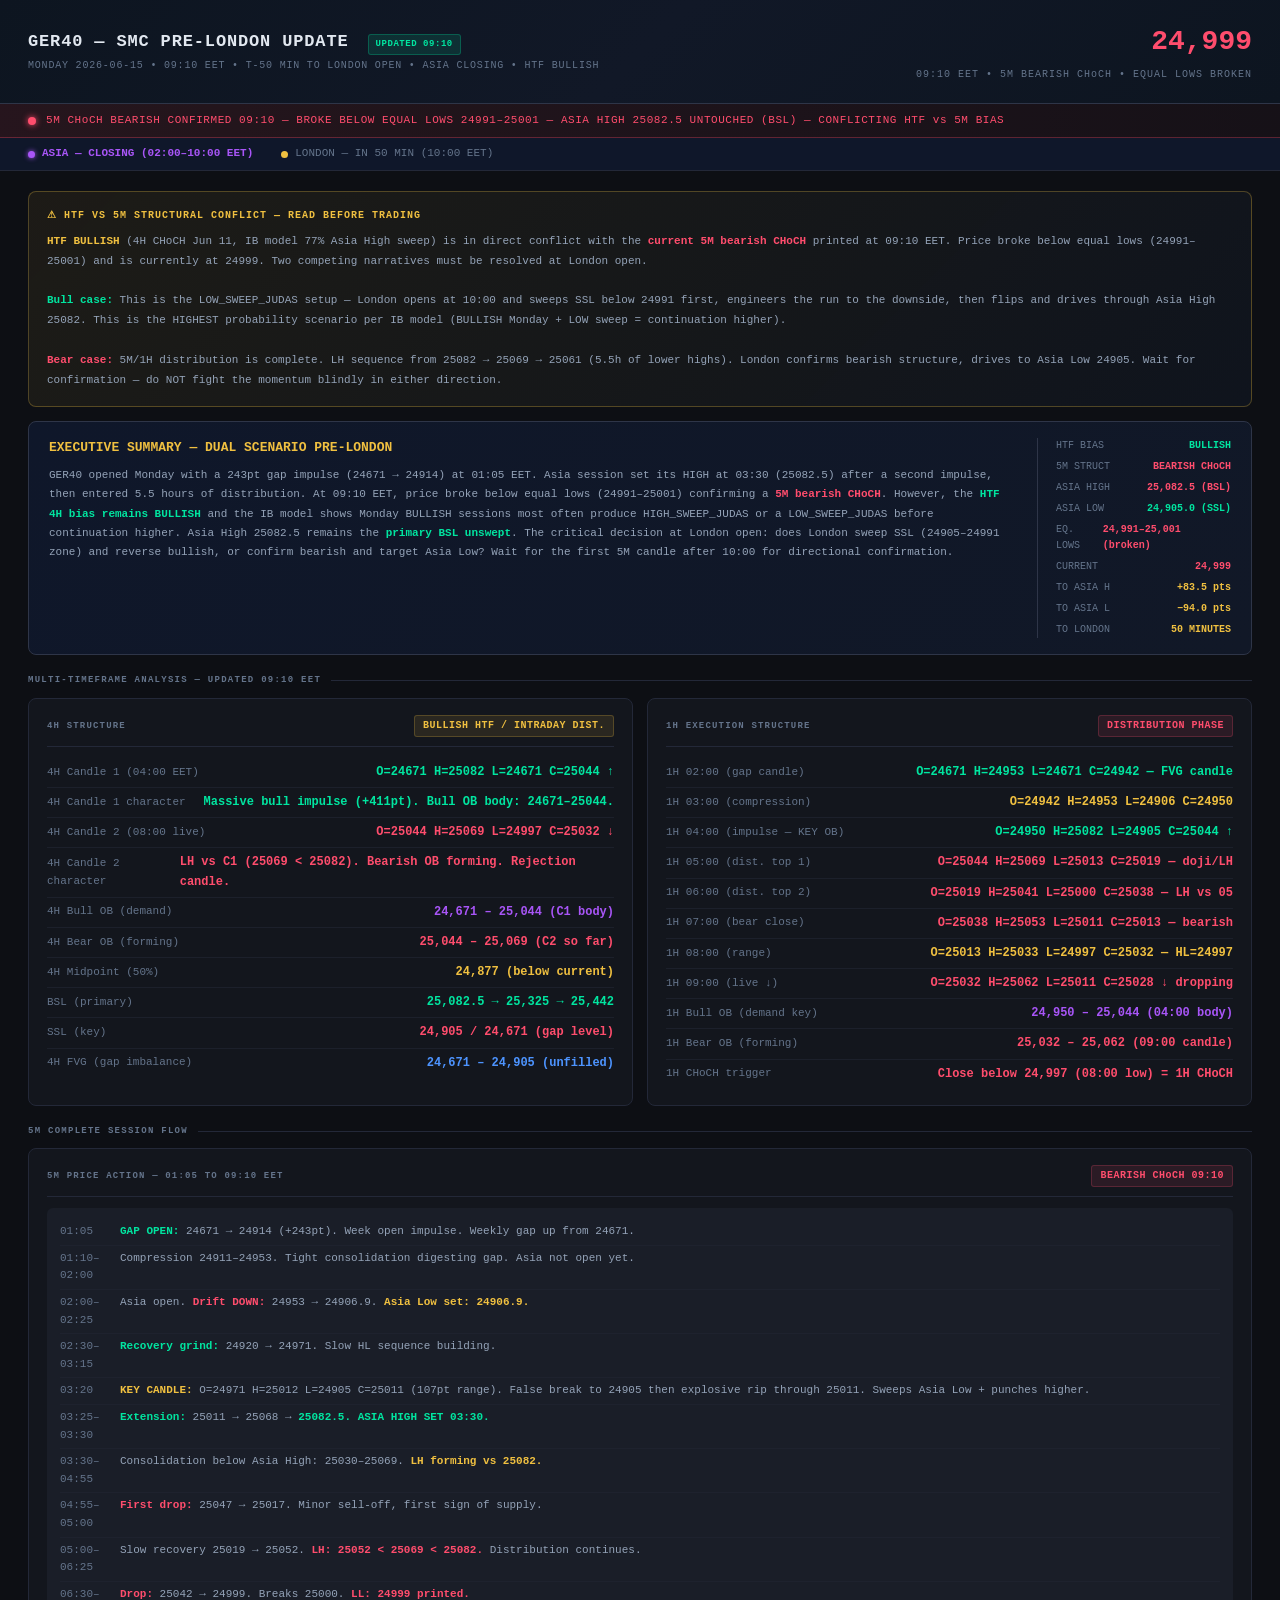
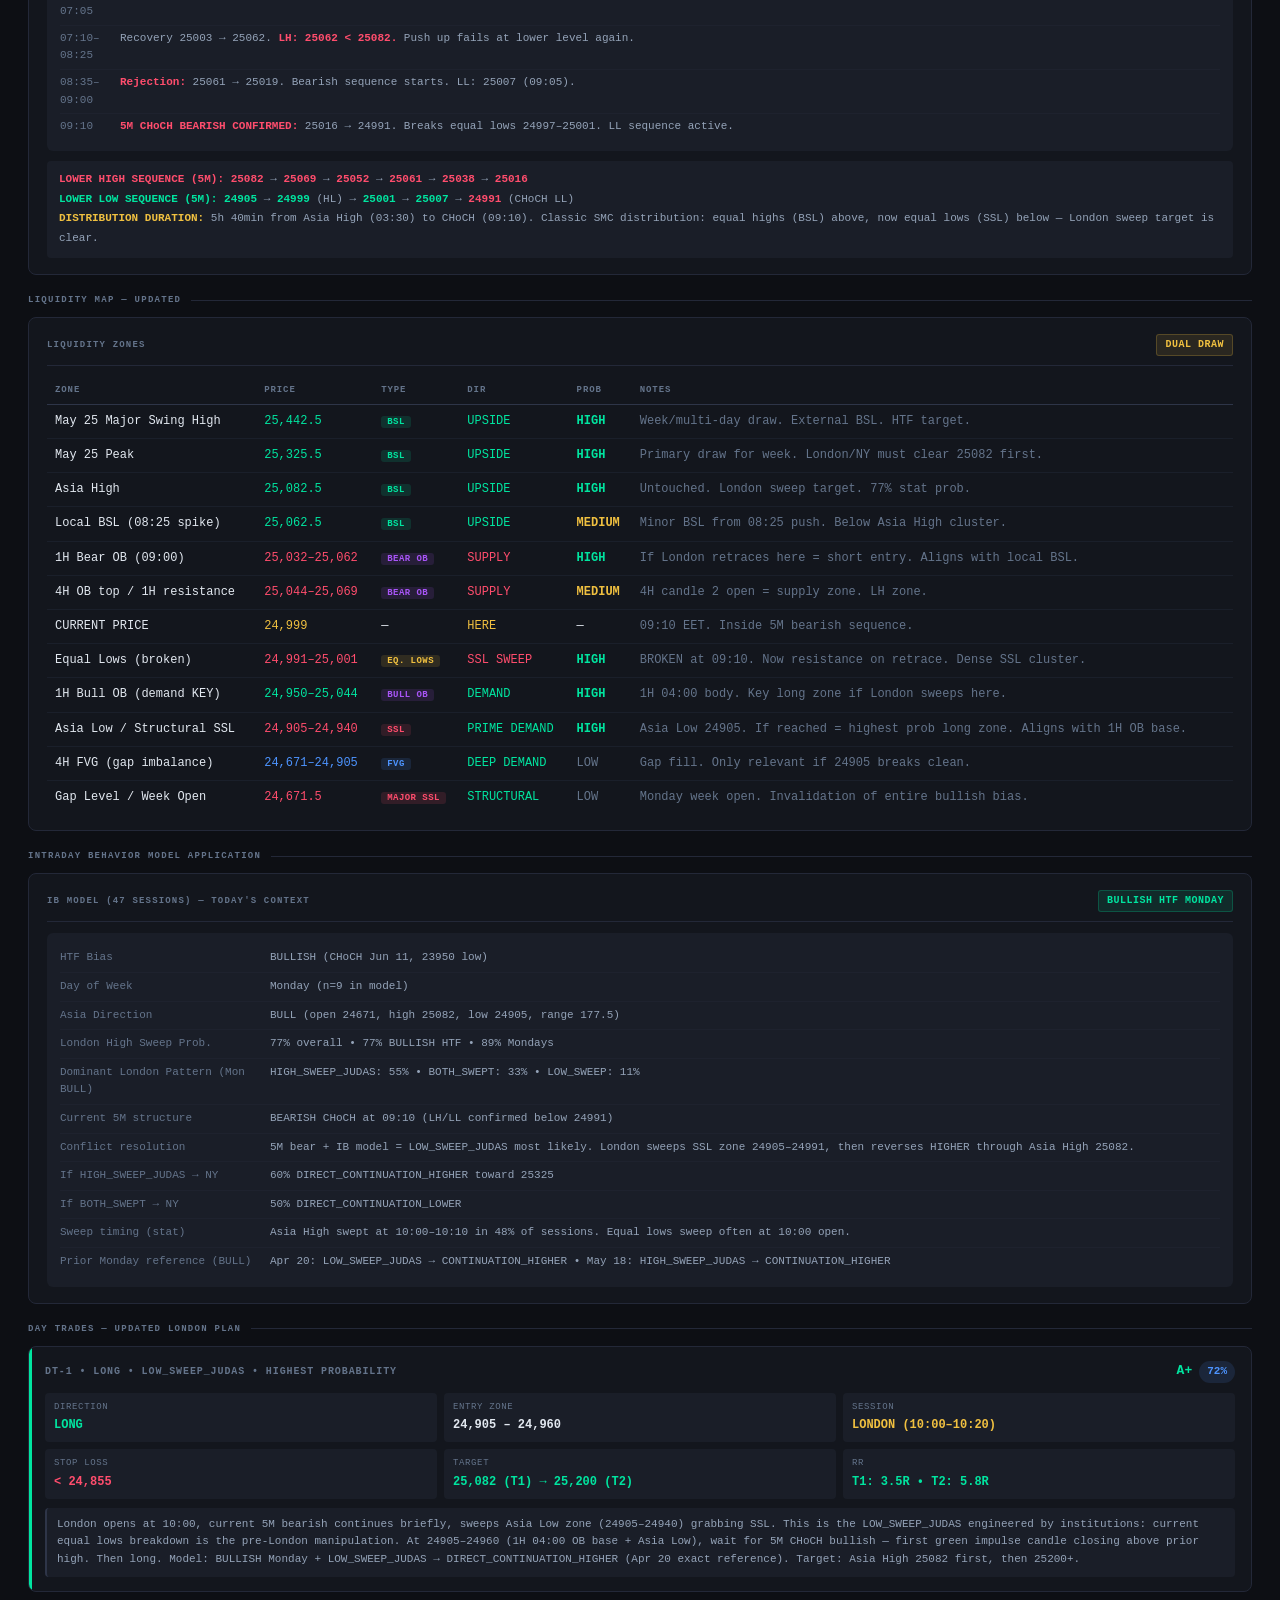
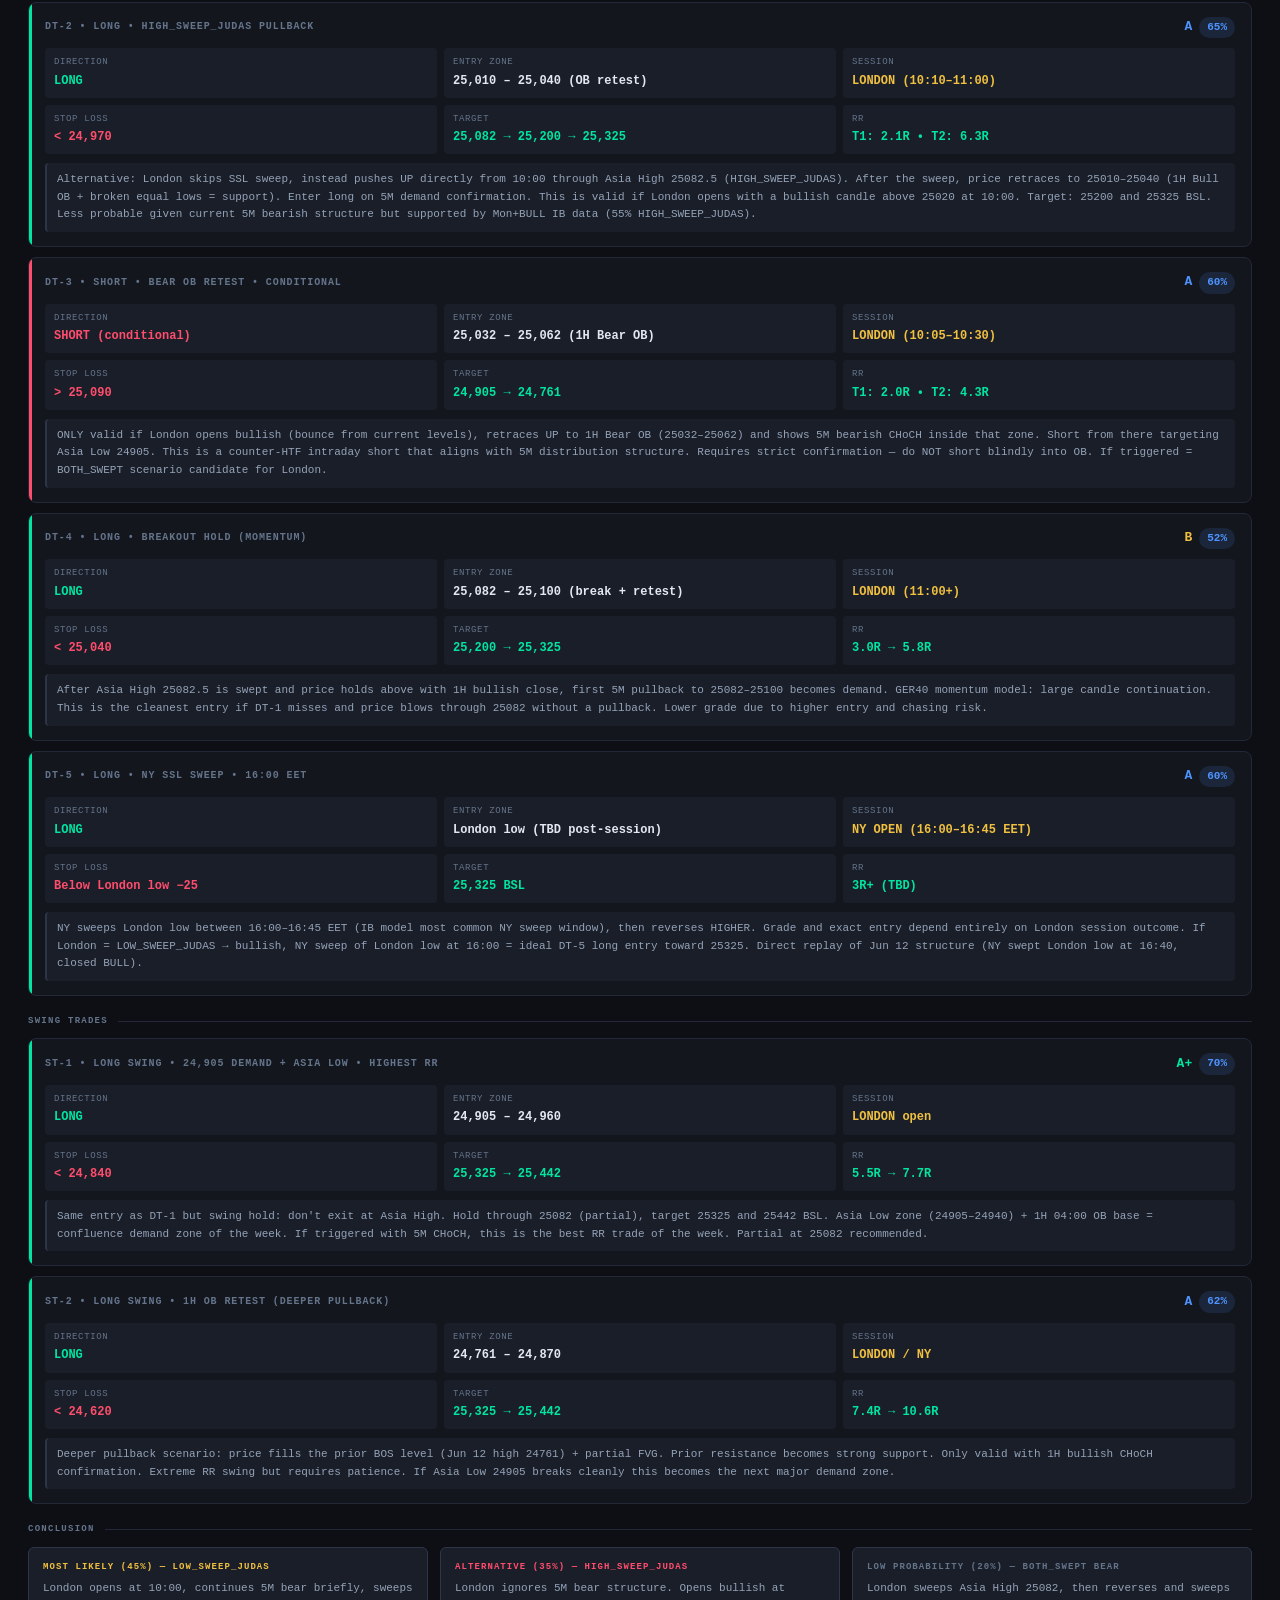
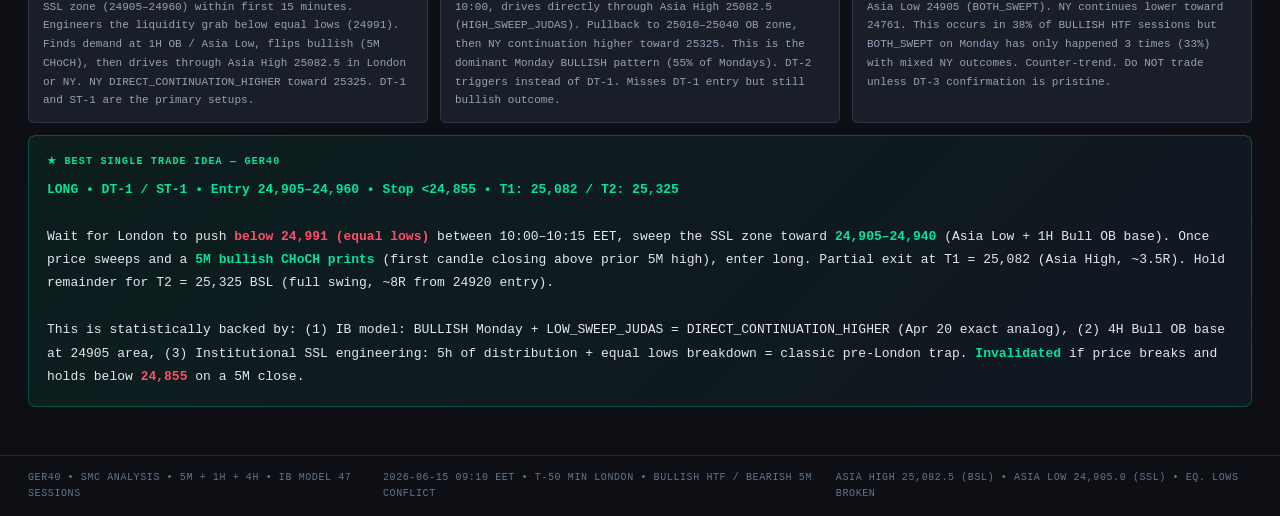
==== commit 2b3c422a: "Update 15-06-2026.html" ====
--- a/monday/london/ger40/15-06-2026.html
+++ b/monday/london/ger40/15-06-2026.html
@@ -3,991 +3,472 @@
 <head>
 <meta charset="UTF-8">
 <meta name="viewport" content="width=device-width, initial-scale=1.0">
-<title>GER40 SMC Analysis | 2026-06-15 | Asia Pre-London</title>
+<title>GER40 SMC | 2026-06-15 | 09:10 EET Pre-London UPDATED</title>
 <style>
   :root {
-    --bg: #0d0f14;
-    --surface: #13161d;
-    --surface2: #1a1e28;
-    --border: #232838;
-    --border2: #2e3548;
-    --bull: #00e5a0;
-    --bear: #ff4d6d;
-    --neutral: #f0c040;
-    --accent: #4d94ff;
-    --accent2: #a855f7;
-    --text: #e2e8f0;
-    --muted: #64748b;
-    --dim: #94a3b8;
-    --a-plus: #00e5a0;
-    --a: #4d94ff;
-    --b: #f0c040;
-    --c: #ff7043;
+    --bg:#0d0f14;--surface:#13161d;--surface2:#1a1e28;--border:#232838;--border2:#2e3548;
+    --bull:#00e5a0;--bear:#ff4d6d;--neutral:#f0c040;--accent:#4d94ff;--accent2:#a855f7;
+    --text:#e2e8f0;--muted:#64748b;--dim:#94a3b8;
   }
-  * { box-sizing: border-box; margin: 0; padding: 0; }
-  body { background: var(--bg); color: var(--text); font-family: 'SF Mono', 'Fira Code', 'Consolas', monospace; font-size: 13px; line-height: 1.6; }
-
-  .header {
-    background: linear-gradient(135deg, #0d1520 0%, #111827 50%, #0d1520 100%);
-    border-bottom: 1px solid var(--border2);
-    padding: 24px 32px;
-    display: flex; justify-content: space-between; align-items: center;
-  }
-  .header-left h1 { font-size: 18px; font-weight: 700; color: var(--text); letter-spacing: 0.05em; }
-  .header-left p { color: var(--muted); font-size: 11px; margin-top: 4px; letter-spacing: 0.08em; }
-  .header-right { text-align: right; }
-  .price-now { font-size: 28px; font-weight: 800; color: var(--bull); }
-  .price-label { color: var(--muted); font-size: 10px; letter-spacing: 0.1em; margin-top: 2px; }
-
-  .session-banner {
-    background: #0f172a;
-    border-bottom: 1px solid var(--border);
-    padding: 8px 32px;
-    display: flex; gap: 32px; align-items: center;
-  }
-  .session-item { display: flex; gap: 8px; align-items: center; font-size: 11px; }
-  .session-dot { width: 8px; height: 8px; border-radius: 50%; }
-  .dot-asia { background: var(--accent2); box-shadow: 0 0 6px var(--accent2); }
-  .dot-london { background: var(--neutral); }
-  .dot-ny { background: var(--bear); }
-  .session-active { color: var(--accent2); font-weight: 700; }
-  .session-pending { color: var(--muted); }
-
-  .main { max-width: 1400px; margin: 0 auto; padding: 24px 32px; }
-
-  .grid-2 { display: grid; grid-template-columns: 1fr 1fr; gap: 16px; margin-bottom: 16px; }
-  .grid-3 { display: grid; grid-template-columns: 1fr 1fr 1fr; gap: 16px; margin-bottom: 16px; }
-  .grid-full { margin-bottom: 16px; }
-
-  .card {
-    background: var(--surface);
-    border: 1px solid var(--border);
-    border-radius: 8px;
-    padding: 18px 20px;
-  }
-  .card-header {
-    display: flex; justify-content: space-between; align-items: center;
-    margin-bottom: 14px;
-    padding-bottom: 10px;
-    border-bottom: 1px solid var(--border);
-  }
-  .card-title { font-size: 10px; font-weight: 700; letter-spacing: 0.12em; color: var(--muted); text-transform: uppercase; }
-  .card-badge {
-    font-size: 10px; font-weight: 700; padding: 2px 8px; border-radius: 3px; letter-spacing: 0.06em;
-  }
-  .badge-bull { background: rgba(0,229,160,0.12); color: var(--bull); border: 1px solid rgba(0,229,160,0.25); }
-  .badge-bear { background: rgba(255,77,109,0.12); color: var(--bear); border: 1px solid rgba(255,77,109,0.25); }
-  .badge-neutral { background: rgba(240,192,64,0.12); color: var(--neutral); border: 1px solid rgba(240,192,64,0.25); }
-  .badge-info { background: rgba(77,148,255,0.12); color: var(--accent); border: 1px solid rgba(77,148,255,0.25); }
-  .badge-asia { background: rgba(168,85,247,0.12); color: var(--accent2); border: 1px solid rgba(168,85,247,0.25); }
-
-  .level-row {
-    display: flex; justify-content: space-between; align-items: center;
-    padding: 5px 0;
-    border-bottom: 1px solid rgba(35,40,56,0.6);
-    font-size: 12px;
-  }
-  .level-row:last-child { border-bottom: none; }
-  .level-label { color: var(--muted); font-size: 11px; }
-  .level-val { font-weight: 600; }
-  .bull-val { color: var(--bull); }
-  .bear-val { color: var(--bear); }
-  .neutral-val { color: var(--neutral); }
-  .accent-val { color: var(--accent); }
-  .purple-val { color: var(--accent2); }
-
-  .bias-block {
-    background: var(--surface2);
-    border-radius: 6px;
-    padding: 12px 14px;
-    margin-top: 10px;
-  }
-
-  .stat-grid { display: grid; grid-template-columns: repeat(3, 1fr); gap: 8px; margin-top: 10px; }
-  .stat-box {
-    background: var(--surface2);
-    border: 1px solid var(--border);
-    border-radius: 6px;
-    padding: 10px 12px;
-    text-align: center;
-  }
-  .stat-num { font-size: 20px; font-weight: 800; }
-  .stat-label { font-size: 9px; color: var(--muted); margin-top: 2px; letter-spacing: 0.08em; text-transform: uppercase; }
-
-  .liq-table { width: 100%; border-collapse: collapse; margin-top: 8px; }
-  .liq-table th { font-size: 9px; color: var(--muted); letter-spacing: 0.1em; text-transform: uppercase; padding: 6px 8px; text-align: left; border-bottom: 1px solid var(--border2); }
-  .liq-table td { padding: 7px 8px; font-size: 12px; border-bottom: 1px solid rgba(35,40,56,0.5); }
-  .liq-table tr:last-child td { border-bottom: none; }
-  .prob-high { color: var(--bull); font-weight: 700; }
-  .prob-med { color: var(--neutral); font-weight: 700; }
-  .prob-low { color: var(--muted); }
-
-  .setup-card {
-    background: var(--surface);
-    border: 1px solid var(--border);
-    border-radius: 8px;
-    padding: 16px 18px;
-    margin-bottom: 12px;
-    position: relative;
-    overflow: hidden;
-  }
-  .setup-card::before {
-    content: '';
-    position: absolute;
-    top: 0; left: 0;
-    width: 3px;
-    height: 100%;
-  }
-  .setup-bull::before { background: var(--bull); }
-  .setup-bear::before { background: var(--bear); }
-
-  .setup-header { display: flex; justify-content: space-between; align-items: center; margin-bottom: 12px; }
-  .setup-id { font-size: 11px; font-weight: 700; letter-spacing: 0.1em; color: var(--muted); }
-  .setup-meta { display: flex; gap: 8px; align-items: center; }
-  .grade { font-size: 13px; font-weight: 800; }
-  .grade-aplus { color: var(--bull); }
-  .grade-a { color: var(--accent); }
-  .grade-b { color: var(--neutral); }
-  .grade-c { color: var(--muted); }
-  .prob-badge { font-size: 11px; font-weight: 700; padding: 2px 8px; border-radius: 12px; background: rgba(77,148,255,0.15); color: var(--accent); }
-
-  .setup-grid { display: grid; grid-template-columns: 1fr 1fr 1fr; gap: 8px; margin-bottom: 10px; }
-  .setup-field { background: var(--surface2); border-radius: 4px; padding: 7px 10px; }
-  .sf-label { font-size: 9px; color: var(--muted); letter-spacing: 0.08em; text-transform: uppercase; margin-bottom: 2px; }
-  .sf-val { font-size: 12px; font-weight: 600; }
-
-  .rationale { font-size: 11px; color: var(--dim); background: var(--surface2); border-radius: 4px; padding: 8px 10px; margin-top: 8px; border-left: 2px solid var(--border2); }
-
-  .behavior-row {
-    background: var(--surface2);
-    border-radius: 6px;
-    padding: 10px 14px;
-    margin-bottom: 8px;
-    display: flex;
-    gap: 12px;
-    align-items: flex-start;
-  }
-  .beh-icon { font-size: 14px; margin-top: 1px; flex-shrink: 0; }
-  .beh-content { flex: 1; }
-  .beh-title { font-size: 11px; font-weight: 700; color: var(--text); margin-bottom: 2px; }
-  .beh-stat { font-size: 11px; color: var(--dim); }
-  .beh-highlight { color: var(--bull); font-weight: 700; }
-  .beh-warn { color: var(--bear); font-weight: 700; }
-  .beh-neutral { color: var(--neutral); font-weight: 700; }
-
-  .conclusion-box {
-    background: var(--surface2);
-    border: 1px solid var(--border2);
-    border-radius: 6px;
-    padding: 14px 16px;
-    margin-bottom: 10px;
-  }
-  .conc-label { font-size: 9px; font-weight: 700; letter-spacing: 0.12em; text-transform: uppercase; margin-bottom: 6px; }
-  .conc-text { font-size: 12px; color: var(--dim); line-height: 1.7; }
-  .conc-primary .conc-label { color: var(--bull); }
-  .conc-alt .conc-label { color: var(--neutral); }
-  .conc-low .conc-label { color: var(--muted); }
-
-  .best-trade {
-    background: linear-gradient(135deg, rgba(0,229,160,0.07) 0%, rgba(77,148,255,0.07) 100%);
-    border: 1px solid rgba(0,229,160,0.3);
-    border-radius: 8px;
-    padding: 20px;
-    margin-top: 14px;
-  }
-  .best-trade-label { font-size: 10px; font-weight: 700; letter-spacing: 0.12em; color: var(--bull); text-transform: uppercase; margin-bottom: 10px; }
-  .best-trade-content { font-size: 13px; color: var(--text); line-height: 1.8; }
-  .best-trade-content span { color: var(--bull); font-weight: 700; }
-
-  .section-label {
-    font-size: 10px; font-weight: 700; letter-spacing: 0.14em; text-transform: uppercase;
-    color: var(--muted); margin: 20px 0 10px 0;
-    display: flex; align-items: center; gap: 10px;
-  }
-  .section-label::after { content: ''; flex: 1; height: 1px; background: var(--border); }
-
-  .exec-banner {
-    background: linear-gradient(135deg, #111827 0%, #0f172a 100%);
-    border: 1px solid var(--border2);
-    border-radius: 8px;
-    padding: 18px 22px;
-    margin-bottom: 20px;
-    display: flex; gap: 20px; align-items: stretch;
-  }
-  .exec-main { flex: 1; }
-  .exec-main h2 { font-size: 14px; font-weight: 700; margin-bottom: 8px; color: var(--bull); }
-  .exec-main p { font-size: 12px; color: var(--dim); line-height: 1.7; }
-  .exec-divider { width: 1px; background: var(--border2); }
-  .exec-side { width: 180px; display: flex; flex-direction: column; justify-content: center; gap: 6px; }
-  .exec-kv { display: flex; justify-content: space-between; font-size: 11px; }
-  .exec-k { color: var(--muted); }
-  .exec-v { font-weight: 700; }
-
-  .asia-range-bar {
-    background: var(--surface2);
-    border-radius: 6px;
-    padding: 12px 14px;
-    margin-top: 10px;
-  }
-  .range-visual {
-    display: flex; align-items: center; gap: 8px; margin-top: 8px; font-size: 11px;
-  }
-  .range-bar-wrap { flex: 1; background: var(--border); border-radius: 3px; height: 8px; position: relative; }
-  .range-bar-fill { height: 100%; border-radius: 3px; background: linear-gradient(90deg, var(--accent2), var(--accent)); }
-  .range-cursor {
-    position: absolute; top: -3px;
-    width: 14px; height: 14px; border-radius: 50%;
-    background: var(--bull); border: 2px solid var(--bg);
-    box-shadow: 0 0 8px var(--bull);
-    transform: translateX(-7px);
-  }
-  .tag-small {
-    font-size: 9px; font-weight: 700; letter-spacing: 0.06em;
-    padding: 1px 6px; border-radius: 3px;
-  }
-  .tag-fvg { background: rgba(77,148,255,0.15); color: var(--accent); }
-  .tag-ob { background: rgba(168,85,247,0.15); color: var(--accent2); }
-  .tag-bsl { background: rgba(0,229,160,0.15); color: var(--bull); }
-  .tag-ssl { background: rgba(255,77,109,0.15); color: var(--bear); }
-  .tag-sweep { background: rgba(240,192,64,0.15); color: var(--neutral); }
-
-  .update-notice { 
-    background: rgba(77,148,255,0.05); border: 1px solid rgba(77,148,255,0.2);
-    border-radius: 6px; padding: 10px 14px; margin-top: 14px;
-    font-size: 11px; color: var(--muted);
-  }
-  .update-notice strong { color: var(--accent); }
-
-  .footer {
-    border-top: 1px solid var(--border);
-    padding: 16px 32px;
-    display: flex; justify-content: space-between;
-    font-size: 10px; color: var(--muted); letter-spacing: 0.06em;
-    margin-top: 32px;
-  }
+  *{box-sizing:border-box;margin:0;padding:0;}
+  body{background:var(--bg);color:var(--text);font-family:'SF Mono','Fira Code','Consolas',monospace;font-size:13px;line-height:1.6;}
+
+  .header{background:linear-gradient(135deg,#0d1520,#111827,#0d1520);border-bottom:1px solid var(--border2);padding:20px 28px;display:flex;justify-content:space-between;align-items:center;}
+  .header h1{font-size:17px;font-weight:700;letter-spacing:0.05em;}
+  .header p{color:var(--muted);font-size:10px;margin-top:3px;letter-spacing:0.08em;}
+  .hright{text-align:right;}
+  .pnow{font-size:28px;font-weight:800;color:var(--bear);}
+  .psub{font-size:10px;color:var(--muted);margin-top:2px;letter-spacing:0.1em;}
+
+  .alert{background:linear-gradient(90deg,rgba(255,77,109,0.1),rgba(255,77,109,0.04));border-bottom:1px solid rgba(255,77,109,0.3);padding:8px 28px;display:flex;align-items:center;gap:10px;font-size:11px;color:var(--bear);letter-spacing:0.05em;}
+  .adot{width:8px;height:8px;border-radius:50%;background:var(--bear);box-shadow:0 0 6px var(--bear);animation:pulse 1.5s infinite;}
+  @keyframes pulse{0%,100%{opacity:1}50%{opacity:0.35}}
+
+  .sbar{background:#0f172a;border-bottom:1px solid var(--border);padding:7px 28px;display:flex;gap:28px;font-size:11px;}
+  .si{display:flex;gap:7px;align-items:center;}
+  .sd{width:7px;height:7px;border-radius:50%;}
+  .sd-a{background:var(--accent2);box-shadow:0 0 5px var(--accent2);}
+  .sd-l{background:var(--neutral);}
+  .sa{color:var(--accent2);font-weight:700;}
+  .sp{color:var(--muted);}
+
+  .main{max-width:1360px;margin:0 auto;padding:20px 28px;}
+  .g2{display:grid;grid-template-columns:1fr 1fr;gap:14px;margin-bottom:14px;}
+  .g3{display:grid;grid-template-columns:1fr 1fr 1fr;gap:14px;margin-bottom:14px;}
+  .gf{margin-bottom:14px;}
+
+  .card{background:var(--surface);border:1px solid var(--border);border-radius:8px;padding:16px 18px;}
+  .ch{display:flex;justify-content:space-between;align-items:center;margin-bottom:11px;padding-bottom:9px;border-bottom:1px solid var(--border);}
+  .ct{font-size:9px;font-weight:700;letter-spacing:0.13em;text-transform:uppercase;color:var(--muted);}
+  .cb{font-size:10px;font-weight:700;padding:2px 8px;border-radius:3px;letter-spacing:0.05em;}
+  .bb{background:rgba(0,229,160,0.1);color:var(--bull);border:1px solid rgba(0,229,160,0.22);}
+  .rb{background:rgba(255,77,109,0.1);color:var(--bear);border:1px solid rgba(255,77,109,0.22);}
+  .nb{background:rgba(240,192,64,0.1);color:var(--neutral);border:1px solid rgba(240,192,64,0.22);}
+  .ab{background:rgba(77,148,255,0.1);color:var(--accent);border:1px solid rgba(77,148,255,0.22);}
+  .pb2{background:rgba(168,85,247,0.1);color:var(--accent2);border:1px solid rgba(168,85,247,0.22);}
+
+  .lr{display:flex;justify-content:space-between;align-items:center;padding:5px 0;border-bottom:1px solid rgba(35,40,56,0.55);font-size:12px;}
+  .lr:last-child{border-bottom:none;}
+  .ll{color:var(--muted);font-size:11px;}
+  .lv{font-weight:600;}
+  .bv{color:var(--bull);}.rv{color:var(--bear);}.nv{color:var(--neutral);}.av{color:var(--accent);}.pv{color:var(--accent2);}
+
+  .sec{font-size:9px;font-weight:700;letter-spacing:0.14em;text-transform:uppercase;color:var(--muted);margin:18px 0 10px;display:flex;align-items:center;gap:10px;}
+  .sec::after{content:'';flex:1;height:1px;background:var(--border);}
+
+  .exec{background:linear-gradient(135deg,#0f172a,#111827);border:1px solid var(--border2);border-radius:8px;padding:16px 20px;margin-bottom:18px;display:flex;gap:18px;}
+  .em{flex:1;}
+  .em h2{font-size:13px;font-weight:700;margin-bottom:7px;}
+  .em p{font-size:11px;color:var(--dim);line-height:1.75;}
+  .ediv{width:1px;background:var(--border2);}
+  .es{width:175px;display:flex;flex-direction:column;justify-content:center;gap:5px;}
+  .ekv{display:flex;justify-content:space-between;font-size:10px;}
+  .ek{color:var(--muted);}
+  .ev{font-weight:700;}
+
+  .flow{background:var(--surface2);border-radius:6px;padding:11px 13px;margin-top:8px;}
+  .fr{display:flex;gap:10px;padding:4px 0;font-size:11px;border-bottom:1px solid rgba(35,40,56,0.4);}
+  .fr:last-child{border-bottom:none;}
+  .ft{color:var(--muted);width:50px;flex-shrink:0;}
+  .fc{flex:1;color:var(--dim);}
+  .fc .b{color:var(--bull);font-weight:700;}
+  .fc .r{color:var(--bear);font-weight:700;}
+  .fc .n{color:var(--neutral);font-weight:700;}
+  .fc .a{color:var(--accent);font-weight:700;}
+
+  .liq-t{width:100%;border-collapse:collapse;margin-top:8px;}
+  .liq-t th{font-size:9px;color:var(--muted);letter-spacing:0.1em;text-transform:uppercase;padding:6px 8px;text-align:left;border-bottom:1px solid var(--border2);}
+  .liq-t td{padding:7px 8px;font-size:12px;border-bottom:1px solid rgba(35,40,56,0.5);}
+  .liq-t tr:last-child td{border-bottom:none;}
+  .ph{color:var(--bull);font-weight:700;}
+  .pm{color:var(--neutral);font-weight:700;}
+  .pl{color:var(--muted);}
+  .tag{font-size:9px;font-weight:700;letter-spacing:0.05em;padding:1px 6px;border-radius:3px;}
+  .t-bsl{background:rgba(0,229,160,0.13);color:var(--bull);}
+  .t-ssl{background:rgba(255,77,109,0.13);color:var(--bear);}
+  .t-fvg{background:rgba(77,148,255,0.13);color:var(--accent);}
+  .t-ob{background:rgba(168,85,247,0.13);color:var(--accent2);}
+  .t-eq{background:rgba(240,192,64,0.13);color:var(--neutral);}
+
+  .sc{background:var(--surface);border:1px solid var(--border);border-radius:8px;padding:14px 16px;margin-bottom:10px;position:relative;overflow:hidden;}
+  .sc::before{content:'';position:absolute;top:0;left:0;width:3px;height:100%;}
+  .sb-l::before{background:var(--bull);}
+  .sb-r::before{background:var(--bear);}
+  .sh2{display:flex;justify-content:space-between;align-items:center;margin-bottom:10px;}
+  .sid{font-size:10px;font-weight:700;letter-spacing:0.09em;color:var(--muted);}
+  .smeta{display:flex;gap:7px;align-items:center;}
+  .gr{font-size:13px;font-weight:800;}
+  .g-ap{color:var(--bull);}.g-a{color:var(--accent);}.g-b{color:var(--neutral);}.g-c{color:var(--muted);}
+  .pbd{font-size:11px;font-weight:700;padding:2px 8px;border-radius:12px;background:rgba(77,148,255,0.13);color:var(--accent);}
+  .sg{display:grid;grid-template-columns:1fr 1fr 1fr;gap:7px;margin-bottom:9px;}
+  .sf{background:var(--surface2);border-radius:4px;padding:7px 9px;}
+  .sfl{font-size:9px;color:var(--muted);letter-spacing:0.07em;text-transform:uppercase;margin-bottom:2px;}
+  .sfv{font-size:12px;font-weight:600;}
+  .rat{font-size:11px;color:var(--dim);background:var(--surface2);border-radius:4px;padding:8px 10px;border-left:2px solid var(--border2);}
+
+  .cb3{display:grid;grid-template-columns:1fr 1fr 1fr;gap:12px;margin-bottom:12px;}
+  .cbox{background:var(--surface2);border:1px solid var(--border2);border-radius:6px;padding:12px 14px;}
+  .cl{font-size:9px;font-weight:700;letter-spacing:0.12em;text-transform:uppercase;margin-bottom:5px;}
+  .ct2{font-size:11px;color:var(--dim);line-height:1.7;}
+  .cp .cl{color:var(--neutral);}.ca .cl{color:var(--bear);}.clo .cl{color:var(--muted);}
+
+  .conflict-box{background:linear-gradient(135deg,rgba(240,192,64,0.07),rgba(77,148,255,0.04));border:1px solid rgba(240,192,64,0.28);border-radius:8px;padding:16px 18px;margin-bottom:14px;}
+  .conflict-title{font-size:10px;font-weight:700;letter-spacing:0.1em;color:var(--neutral);text-transform:uppercase;margin-bottom:8px;}
+  .conflict-body{font-size:11px;color:var(--dim);line-height:1.8;}
+  .conflict-body strong{color:var(--neutral);}
+  .conflict-body .bhl{color:var(--bull);font-weight:700;}
+  .conflict-body .rhl{color:var(--bear);font-weight:700;}
+
+  .best{background:linear-gradient(135deg,rgba(0,229,160,0.07),rgba(77,148,255,0.06));border:1px solid rgba(0,229,160,0.28);border-radius:8px;padding:18px;margin-top:12px;}
+  .bl{font-size:10px;font-weight:700;letter-spacing:0.12em;color:var(--bull);text-transform:uppercase;margin-bottom:8px;}
+  .bc{font-size:13px;color:var(--text);line-height:1.8;}
+  .bc span{color:var(--bull);font-weight:700;}
+  .bc .r{color:var(--bear);font-weight:700;}
+
+  .ib-box{background:var(--surface2);border-radius:6px;padding:11px 13px;margin-top:8px;}
+  .ib-row{display:flex;gap:10px;padding:5px 0;font-size:11px;border-bottom:1px solid rgba(35,40,56,0.4);}
+  .ib-row:last-child{border-bottom:none;}
+  .ib-k{color:var(--muted);width:200px;flex-shrink:0;}
+  .ib-v{flex:1;color:var(--dim);}
+
+  .footer{border-top:1px solid var(--border);padding:14px 28px;display:flex;justify-content:space-between;font-size:10px;color:var(--muted);letter-spacing:0.06em;margin-top:28px;}
+
+  .upd-badge{display:inline-block;font-size:9px;font-weight:700;padding:2px 7px;border-radius:3px;background:rgba(0,229,160,0.12);color:var(--bull);border:1px solid rgba(0,229,160,0.25);margin-left:8px;letter-spacing:0.06em;}
+
+  .lh-seq{font-family:inherit;font-size:11px;color:var(--dim);background:var(--surface2);border-radius:4px;padding:9px 12px;margin-top:8px;line-height:1.8;}
+  .lh-seq .r{color:var(--bear);font-weight:700;}
+  .lh-seq .b{color:var(--bull);font-weight:700;}
+  .lh-seq .n{color:var(--neutral);font-weight:700;}
 </style>
 </head>
 <body>
 
 <div class="header">
-  <div class="header-left">
-    <h1>GER40 &mdash; SMC INSTITUTIONAL ANALYSIS</h1>
-    <p>MONDAY 2026-06-15 &bull; PRE-LONDON PREPARATION &bull; ASIA SESSION ACTIVE &bull; 05:00 EET</p>
-  </div>
-  <div class="header-right">
-    <div class="price-now">25,023</div>
-    <div class="price-label">CURRENT PRICE (05:00 EET)</div>
+  <div>
+    <h1>GER40 &mdash; SMC PRE-LONDON UPDATE <span class="upd-badge">UPDATED 09:10</span></h1>
+    <p>MONDAY 2026-06-15 &bull; 09:10 EET &bull; T-50 MIN TO LONDON OPEN &bull; ASIA CLOSING &bull; HTF BULLISH</p>
+  </div>
+  <div class="hright">
+    <div class="pnow">24,999</div>
+    <div class="psub">09:10 EET &bull; 5M BEARISH CHoCH &bull; EQUAL LOWS BROKEN</div>
   </div>
 </div>
 
-<div class="session-banner">
-  <div class="session-item">
-    <div class="session-dot dot-asia"></div>
-    <span class="session-active">ASIA &mdash; ACTIVE (02:00&ndash;10:00 EET)</span>
-  </div>
-  <div class="session-item">
-    <div class="session-dot dot-london"></div>
-    <span class="session-pending">LONDON &mdash; IN 5H (10:00 EET)</span>
-  </div>
-  <div class="session-item">
-    <div class="session-dot dot-ny"></div>
-    <span class="session-pending">NEW YORK &mdash; IN 11H (16:00 EET)</span>
-  </div>
+<div class="alert">
+  <div class="adot"></div>
+  <span>5M CHoCH BEARISH CONFIRMED 09:10 &mdash; BROKE BELOW EQUAL LOWS 24991&ndash;25001 &mdash; ASIA HIGH 25082.5 UNTOUCHED (BSL) &mdash; CONFLICTING HTF vs 5M BIAS</span>
 </div>
 
+<div class="sbar">
+  <div class="si"><div class="sd sd-a"></div><span class="sa">ASIA &mdash; CLOSING (02:00&ndash;10:00 EET)</span></div>
+  <div class="si"><div class="sd sd-l"></div><span class="sp">LONDON &mdash; IN 50 MIN (10:00 EET)</span></div>
+</div>
+
 <div class="main">
 
-  <!-- EXECUTIVE SUMMARY -->
-  <div class="exec-banner">
-    <div class="exec-main">
-      <h2>EXECUTIVE SUMMARY</h2>
-      <p>HTF bias flipped BULLISH on Thu Jun 11 (CHoCH from 23,950). Sunday gap + impulse drove GER40 from 24,671 to 25,082 in a single 4H candle (+411 pts). Asia session is actively printing a consolidation range between <strong style="color:var(--bull)">24,905 &ndash; 25,082</strong>. Unfilled 1H FVG sits below at 24,671&ndash;24,907. London opens in ~5 hours. Statistical model (45 sessions) shows 77% probability London sweeps Asia High, most likely at 10:00&ndash;10:10 EET. Monday BULLISH bias historically leads to DIRECT_CONTINUATION_HIGHER in NY 40% of the time. Primary scenario: London HIGH_SWEEP_JUDAS above 25,082 then return to 25,000&ndash;25,020 OB/FVG, NY continuation toward 25,325 BSL.</p>
-    </div>
-    <div class="exec-divider"></div>
-    <div class="exec-side">
-      <div class="exec-kv"><span class="exec-k">HTF BIAS</span><span class="exec-v bull-val">BULLISH</span></div>
-      <div class="exec-kv"><span class="exec-k">STRUCTURE</span><span class="exec-v bull-val">BOS CONFIRMED</span></div>
-      <div class="exec-kv"><span class="exec-k">SESSION</span><span class="exec-v purple-val">ASIA ACTIVE</span></div>
-      <div class="exec-kv"><span class="exec-k">ASIA H</span><span class="exec-v bull-val">25,082.5</span></div>
-      <div class="exec-kv"><span class="exec-k">ASIA L</span><span class="exec-v bear-val">24,905.0</span></div>
-      <div class="exec-kv"><span class="exec-k">ASIA RANGE</span><span class="exec-v neutral-val">177.5 pts</span></div>
-      <div class="exec-kv"><span class="exec-k">MODEL n</span><span class="exec-v">47 sessions</span></div>
-    </div>
-  </div>
-
-  <!-- 4H BIAS + 1H EXECUTION -->
-  <div class="section-label">MULTI-TIMEFRAME BIAS</div>
-  <div class="grid-2">
-
-    <!-- 4H BIAS -->
+  <!-- KEY CONFLICT -->
+  <div class="conflict-box">
+    <div class="conflict-title">&#9888; HTF vs 5M STRUCTURAL CONFLICT &mdash; READ BEFORE TRADING</div>
+    <div class="conflict-body">
+      <strong>HTF BULLISH</strong> (4H CHoCH Jun 11, IB model 77% Asia High sweep) is in direct conflict with the <strong class="rhl">current 5M bearish CHoCH</strong> printed at 09:10 EET. Price broke below equal lows (24991&ndash;25001) and is currently at 24999. Two competing narratives must be resolved at London open. <br><br>
+      <strong class="bhl">Bull case:</strong> This is the LOW_SWEEP_JUDAS setup &mdash; London opens at 10:00 and sweeps SSL below 24991 first, engineers the run to the downside, then flips and drives through Asia High 25082. This is the HIGHEST probability scenario per IB model (BULLISH Monday + LOW sweep = continuation higher).<br><br>
+      <strong class="rhl">Bear case:</strong> 5M/1H distribution is complete. LH sequence from 25082 &rarr; 25069 &rarr; 25061 (5.5h of lower highs). London confirms bearish structure, drives to Asia Low 24905. Wait for confirmation &mdash; do NOT fight the momentum blindly in either direction.
+    </div>
+  </div>
+
+  <!-- EXEC SUMMARY -->
+  <div class="exec">
+    <div class="em">
+      <h2 style="color:var(--neutral);">EXECUTIVE SUMMARY &mdash; DUAL SCENARIO PRE-LONDON</h2>
+      <p>GER40 opened Monday with a 243pt gap impulse (24671 &rarr; 24914) at 01:05 EET. Asia session set its HIGH at 03:30 (25082.5) after a second impulse, then entered 5.5 hours of distribution. At 09:10 EET, price broke below equal lows (24991&ndash;25001) confirming a <strong style="color:var(--bear)">5M bearish CHoCH</strong>. However, the <strong style="color:var(--bull)">HTF 4H bias remains BULLISH</strong> and the IB model shows Monday BULLISH sessions most often produce HIGH_SWEEP_JUDAS or a LOW_SWEEP_JUDAS before continuation higher. Asia High 25082.5 remains the <strong style="color:var(--bull)">primary BSL unswept</strong>. The critical decision at London open: does London sweep SSL (24905&ndash;24991 zone) and reverse bullish, or confirm bearish and target Asia Low? Wait for the first 5M candle after 10:00 for directional confirmation.</p>
+    </div>
+    <div class="ediv"></div>
+    <div class="es">
+      <div class="ekv"><span class="ek">HTF BIAS</span><span class="ev bv">BULLISH</span></div>
+      <div class="ekv"><span class="ek">5M STRUCT</span><span class="ev rv">BEARISH CHoCH</span></div>
+      <div class="ekv"><span class="ek">ASIA HIGH</span><span class="ev rv">25,082.5 (BSL)</span></div>
+      <div class="ekv"><span class="ek">ASIA LOW</span><span class="ev bv">24,905.0 (SSL)</span></div>
+      <div class="ekv"><span class="ek">EQ. LOWS</span><span class="ev rv">24,991&ndash;25,001 (broken)</span></div>
+      <div class="ekv"><span class="ek">CURRENT</span><span class="ev rv">24,999</span></div>
+      <div class="ekv"><span class="ek">TO ASIA H</span><span class="ev nv">+83.5 pts</span></div>
+      <div class="ekv"><span class="ek">TO ASIA L</span><span class="ev nv">&minus;94.0 pts</span></div>
+      <div class="ekv"><span class="ek">TO LONDON</span><span class="ev nv">50 MINUTES</span></div>
+    </div>
+  </div>
+
+  <!-- 4H + 1H -->
+  <div class="sec">MULTI-TIMEFRAME ANALYSIS &mdash; UPDATED 09:10 EET</div>
+  <div class="g2">
     <div class="card">
-      <div class="card-header">
-        <span class="card-title">4H BIAS</span>
-        <span class="card-badge badge-bull">BULLISH &mdash; POST CHoCH</span>
-      </div>
-      <div class="level-row">
-        <span class="level-label">CHoCH Confirmed</span>
-        <span class="level-val bull-val">Jun 11 &mdash; 23,950.75 low</span>
-      </div>
-      <div class="level-row">
-        <span class="level-label">BOS Level</span>
-        <span class="level-val bull-val">24,761 (Jun 12 high, broken)</span>
-      </div>
-      <div class="level-row">
-        <span class="level-label">4H Range (dealing)</span>
-        <span class="level-val accent-val">23,950 &ndash; 25,082</span>
-      </div>
-      <div class="level-row">
-        <span class="level-label">Range Midpoint (50%)</span>
-        <span class="level-val neutral-val">24,516</span>
-      </div>
-      <div class="level-row">
-        <span class="level-label">Current Position</span>
-        <span class="level-val bear-val">PREMIUM (25,023 &gt; 24,516)</span>
-      </div>
-      <div class="level-row">
-        <span class="level-label">BSL Target 1</span>
-        <span class="level-val bull-val">25,082.5 (Asia high today)</span>
-      </div>
-      <div class="level-row">
-        <span class="level-label">BSL Target 2</span>
-        <span class="level-val bull-val">25,325.5 (May 25 swing high)</span>
-      </div>
-      <div class="level-row">
-        <span class="level-label">BSL Target 3</span>
-        <span class="level-val bull-val">25,442.5 (May 25 NY high &mdash; MAJOR)</span>
-      </div>
-      <div class="level-row">
-        <span class="level-label">4H Bull OB (impulse)</span>
-        <span class="level-val purple-val">24,167 &ndash; 24,615 (Jun 11 20:00)</span>
-      </div>
-      <div class="level-row">
-        <span class="level-label">4H FVG (gap)</span>
-        <span class="level-val accent-val">24,671 &ndash; 24,907 (unfilled)</span>
-      </div>
-      <div class="level-row">
-        <span class="level-label">Major SSL</span>
-        <span class="level-val bear-val">23,950.75 (CHoCH low)</span>
-      </div>
-      <div class="bias-block">
-        <span style="font-size:11px;color:var(--muted)">4H IMPULSE: Jun 15 00:00 candle opened 24,671 and printed 25,082 (+411 pts). Clean institutional impulse. No prior resistance until 25,325 BSL zone.</span>
-      </div>
-    </div>
-
-    <!-- 1H EXECUTION -->
+      <div class="ch"><span class="ct">4H STRUCTURE</span><span class="cb nb">BULLISH HTF / INTRADAY DIST.</span></div>
+      <div class="lr"><span class="ll">4H Candle 1 (04:00 EET)</span><span class="lv bv">O=24671 H=25082 L=24671 C=25044 &uarr;</span></div>
+      <div class="lr"><span class="ll">4H Candle 1 character</span><span class="lv bv">Massive bull impulse (+411pt). Bull OB body: 24671&ndash;25044.</span></div>
+      <div class="lr"><span class="ll">4H Candle 2 (08:00 live)</span><span class="lv rv">O=25044 H=25069 L=24997 C=25032 &darr;</span></div>
+      <div class="lr"><span class="ll">4H Candle 2 character</span><span class="lv rv">LH vs C1 (25069 &lt; 25082). Bearish OB forming. Rejection candle.</span></div>
+      <div class="lr"><span class="ll">4H Bull OB (demand)</span><span class="lv pv">24,671 &ndash; 25,044 (C1 body)</span></div>
+      <div class="lr"><span class="ll">4H Bear OB (forming)</span><span class="lv rv">25,044 &ndash; 25,069 (C2 so far)</span></div>
+      <div class="lr"><span class="ll">4H Midpoint (50%)</span><span class="lv nv">24,877 (below current)</span></div>
+      <div class="lr"><span class="ll">BSL (primary)</span><span class="lv bv">25,082.5 &rarr; 25,325 &rarr; 25,442</span></div>
+      <div class="lr"><span class="ll">SSL (key)</span><span class="lv rv">24,905 / 24,671 (gap level)</span></div>
+      <div class="lr"><span class="ll">4H FVG (gap imbalance)</span><span class="lv av">24,671 &ndash; 24,905 (unfilled)</span></div>
+    </div>
+
     <div class="card">
-      <div class="card-header">
-        <span class="card-title">1H EXECUTION</span>
-        <span class="card-badge badge-bull">BULLISH STRUCTURE</span>
-      </div>
-      <div class="level-row">
-        <span class="level-label">1H Structure</span>
-        <span class="level-val bull-val">HH / HL sequence active</span>
-      </div>
-      <div class="level-row">
-        <span class="level-label">Last 1H BOS</span>
-        <span class="level-val bull-val">Above 24,761 (Jun 12 08:00 H)</span>
-      </div>
-      <div class="level-row">
-        <span class="level-label">1H Bull OB (key)</span>
-        <span class="level-val purple-val">24,671 &ndash; 24,943 (Jun 15 01:00 body)</span>
-      </div>
-      <div class="level-row">
-        <span class="level-label">1H FVG (open)</span>
-        <span class="level-val accent-val">24,671 &ndash; 24,907 (gap imbalance)</span>
-      </div>
-      <div class="level-row">
-        <span class="level-label">FVG 50% level</span>
-        <span class="level-val accent-val">24,789</span>
-      </div>
-      <div class="level-row">
-        <span class="level-label">Internal Liquidity</span>
-        <span class="level-val neutral-val">Asia High 25,082 (BSL resting)</span>
-      </div>
-      <div class="level-row">
-        <span class="level-label">Draw on Liquidity</span>
-        <span class="level-val bull-val">25,325 &rarr; 25,442 (external)</span>
-      </div>
-      <div class="level-row">
-        <span class="level-label">Support OB (secondary)</span>
-        <span class="level-val purple-val">24,761 &ndash; 24,822 (Jun 12 08:00)</span>
-      </div>
-      <div class="level-row">
-        <span class="level-label">Asia Range (live)</span>
-        <span class="level-val neutral-val">24,905 &ndash; 25,082 (177.5 pts)</span>
-      </div>
-      <div class="level-row">
-        <span class="level-label">1H CHoCH Risk Level</span>
-        <span class="level-val bear-val">Break &lt;24,671 (gap level)</span>
-      </div>
-      <div class="asia-range-bar">
-        <span style="font-size:9px;color:var(--muted);letter-spacing:0.1em;text-transform:uppercase;">ASIA RANGE DEVELOPMENT (02:00&ndash;05:00 EET)</span>
-        <div class="range-visual">
-          <span style="color:var(--bear);font-size:11px;">24,905</span>
-          <div class="range-bar-wrap">
-            <div class="range-bar-fill" style="width:100%"></div>
-            <div class="range-cursor" style="left:64%"></div>
-          </div>
-          <span style="color:var(--bull);font-size:11px;">25,082</span>
-        </div>
-        <span style="font-size:10px;color:var(--dim);margin-top:6px;display:block;">Current: 25,023 &bull; 64% from low &bull; Below Asia High &bull; 5h to London</span>
-      </div>
+      <div class="ch"><span class="ct">1H EXECUTION STRUCTURE</span><span class="cb rb">DISTRIBUTION PHASE</span></div>
+      <div class="lr"><span class="ll">1H 02:00 (gap candle)</span><span class="lv bv">O=24671 H=24953 L=24671 C=24942 &mdash; FVG candle</span></div>
+      <div class="lr"><span class="ll">1H 03:00 (compression)</span><span class="lv nv">O=24942 H=24953 L=24906 C=24950</span></div>
+      <div class="lr"><span class="ll">1H 04:00 (impulse &mdash; KEY OB)</span><span class="lv bv">O=24950 H=25082 L=24905 C=25044 &uarr;</span></div>
+      <div class="lr"><span class="ll">1H 05:00 (dist. top 1)</span><span class="lv rv">O=25044 H=25069 L=25013 C=25019 &mdash; doji/LH</span></div>
+      <div class="lr"><span class="ll">1H 06:00 (dist. top 2)</span><span class="lv rv">O=25019 H=25041 L=25000 C=25038 &mdash; LH vs 05</span></div>
+      <div class="lr"><span class="ll">1H 07:00 (bear close)</span><span class="lv rv">O=25038 H=25053 L=25011 C=25013 &mdash; bearish</span></div>
+      <div class="lr"><span class="ll">1H 08:00 (range)</span><span class="lv nv">O=25013 H=25033 L=24997 C=25032 &mdash; HL=24997</span></div>
+      <div class="lr"><span class="ll">1H 09:00 (live &darr;)</span><span class="lv rv">O=25032 H=25062 L=25011 C=25028 &darr; dropping</span></div>
+      <div class="lr"><span class="ll">1H Bull OB (demand key)</span><span class="lv pv">24,950 &ndash; 25,044 (04:00 body)</span></div>
+      <div class="lr"><span class="ll">1H Bear OB (forming)</span><span class="lv rv">25,032 &ndash; 25,062 (09:00 candle)</span></div>
+      <div class="lr"><span class="ll">1H CHoCH trigger</span><span class="lv rv">Close below 24,997 (08:00 low) = 1H CHoCH</span></div>
+    </div>
+  </div>
+
+  <!-- 5M FLOW -->
+  <div class="sec">5M COMPLETE SESSION FLOW</div>
+  <div class="card gf">
+    <div class="ch"><span class="ct">5M PRICE ACTION &mdash; 01:05 TO 09:10 EET</span><span class="cb rb">BEARISH CHoCH 09:10</span></div>
+    <div class="flow">
+      <div class="fr"><span class="ft">01:05</span><span class="fc"><span class="b">GAP OPEN:</span> 24671 &rarr; 24914 (+243pt). Week open impulse. Weekly gap up from 24671.</span></div>
+      <div class="fr"><span class="ft">01:10&ndash;02:00</span><span class="fc">Compression 24911&ndash;24953. Tight consolidation digesting gap. Asia not open yet.</span></div>
+      <div class="fr"><span class="ft">02:00&ndash;02:25</span><span class="fc">Asia open. <span class="r">Drift DOWN:</span> 24953 &rarr; 24906.9. <span class="n">Asia Low set: 24906.9.</span></span></div>
+      <div class="fr"><span class="ft">02:30&ndash;03:15</span><span class="fc"><span class="b">Recovery grind:</span> 24920 &rarr; 24971. Slow HL sequence building.</span></div>
+      <div class="fr"><span class="ft">03:20</span><span class="fc"><span class="n">KEY CANDLE:</span> O=24971 H=25012 L=24905 C=25011 (107pt range). False break to 24905 then explosive rip through 25011. Sweeps Asia Low + punches higher.</span></div>
+      <div class="fr"><span class="ft">03:25&ndash;03:30</span><span class="fc"><span class="b">Extension:</span> 25011 &rarr; 25068 &rarr; <span class="b">25082.5. ASIA HIGH SET 03:30.</span></span></div>
+      <div class="fr"><span class="ft">03:30&ndash;04:55</span><span class="fc">Consolidation below Asia High: 25030&ndash;25069. <span class="n">LH forming vs 25082.</span></span></div>
+      <div class="fr"><span class="ft">04:55&ndash;05:00</span><span class="fc"><span class="r">First drop:</span> 25047 &rarr; 25017. Minor sell-off, first sign of supply.</span></div>
+      <div class="fr"><span class="ft">05:00&ndash;06:25</span><span class="fc">Slow recovery 25019 &rarr; 25052. <span class="r">LH: 25052 &lt; 25069 &lt; 25082.</span> Distribution continues.</span></div>
+      <div class="fr"><span class="ft">06:30&ndash;07:05</span><span class="fc"><span class="r">Drop:</span> 25042 &rarr; 24999. Breaks 25000. <span class="r">LL: 24999 printed.</span></span></div>
+      <div class="fr"><span class="ft">07:10&ndash;08:25</span><span class="fc">Recovery 25003 &rarr; 25062. <span class="r">LH: 25062 &lt; 25082.</span> Push up fails at lower level again.</span></div>
+      <div class="fr"><span class="ft">08:35&ndash;09:00</span><span class="fc"><span class="r">Rejection:</span> 25061 &rarr; 25019. Bearish sequence starts. LL: 25007 (09:05).</span></div>
+      <div class="fr"><span class="ft">09:10</span><span class="fc"><span class="r">5M CHoCH BEARISH CONFIRMED:</span> 25016 &rarr; 24991. Breaks equal lows 24997&ndash;25001. LL sequence active.</span></div>
+    </div>
+
+    <div class="lh-seq" style="margin-top:10px;">
+      <strong style="color:var(--bear)">LOWER HIGH SEQUENCE (5M):</strong> <span class="r">25082</span> &rarr; <span class="r">25069</span> &rarr; <span class="r">25052</span> &rarr; <span class="r">25061</span> &rarr; <span class="r">25038</span> &rarr; <span class="r">25016</span><br>
+      <strong style="color:var(--bull)">LOWER LOW SEQUENCE (5M):</strong> <span class="b">24905</span> &rarr; <span class="b">24999</span> (HL) &rarr; <span class="b">25001</span> &rarr; <span class="b">25007</span> &rarr; <span class="r">24991</span> (CHoCH LL)<br>
+      <strong style="color:var(--neutral)">DISTRIBUTION DURATION:</strong> 5h 40min from Asia High (03:30) to CHoCH (09:10). Classic SMC distribution: equal highs (BSL) above, now equal lows (SSL) below — London sweep target is clear.
     </div>
   </div>
 
   <!-- LIQUIDITY MAP -->
-  <div class="section-label">LIQUIDITY MAP</div>
-  <div class="card grid-full">
-    <div class="card-header">
-      <span class="card-title">LIQUIDITY ZONES</span>
-      <span class="card-badge badge-info">BULLISH DRAW</span>
-    </div>
-    <table class="liq-table">
+  <div class="sec">LIQUIDITY MAP &mdash; UPDATED</div>
+  <div class="card gf">
+    <div class="ch"><span class="ct">LIQUIDITY ZONES</span><span class="cb nb">DUAL DRAW</span></div>
+    <table class="liq-t">
       <thead>
-        <tr>
-          <th>ZONE</th>
-          <th>PRICE</th>
-          <th>TYPE</th>
-          <th>DIRECTION</th>
-          <th>PROBABILITY</th>
-          <th>NOTES</th>
-        </tr>
+        <tr><th>ZONE</th><th>PRICE</th><th>TYPE</th><th>DIR</th><th>PROB</th><th>NOTES</th></tr>
       </thead>
       <tbody>
-        <tr>
-          <td>May 25 NY High</td>
-          <td class="bull-val">25,442.5</td>
-          <td><span class="tag-small tag-bsl">BSL</span></td>
-          <td class="bull-val">UPSIDE</td>
-          <td><span class="prob-high">HIGH</span></td>
-          <td style="color:var(--muted)">Major external BSL &mdash; macro draw</td>
-        </tr>
-        <tr>
-          <td>May 25 Swing High</td>
-          <td class="bull-val">25,325.5</td>
-          <td><span class="tag-small tag-bsl">BSL</span></td>
-          <td class="bull-val">UPSIDE</td>
-          <td><span class="prob-high">HIGH</span></td>
-          <td style="color:var(--muted)">Primary draw target for this week</td>
-        </tr>
-        <tr>
-          <td>Asia High Today</td>
-          <td class="bull-val">25,082.5</td>
-          <td><span class="tag-small tag-bsl">BSL</span></td>
-          <td class="bull-val">UPSIDE</td>
-          <td><span class="prob-high">HIGH</span></td>
-          <td style="color:var(--muted)">Immediate; London likely sweeps (77% stat)</td>
-        </tr>
-        <tr>
-          <td>Current Price</td>
-          <td class="neutral-val">25,023</td>
-          <td>&mdash;</td>
-          <td class="neutral-val">HERE</td>
-          <td>&mdash;</td>
-          <td style="color:var(--muted)">05:00 EET, Asia consolidating</td>
-        </tr>
-        <tr>
-          <td>Asia Low Today</td>
-          <td class="bear-val">24,905.0</td>
-          <td><span class="tag-small tag-ssl">SSL</span></td>
-          <td class="bear-val">DOWNSIDE</td>
-          <td><span class="prob-med">MEDIUM</span></td>
-          <td style="color:var(--muted)">Immediate SSL; London may sweep first</td>
-        </tr>
-        <tr>
-          <td>1H FVG / Bull OB Top</td>
-          <td class="accent-val">24,907 &ndash; 24,943</td>
-          <td><span class="tag-small tag-fvg">FVG</span></td>
-          <td class="bull-val">DEMAND</td>
-          <td><span class="prob-high">HIGH</span></td>
-          <td style="color:var(--muted)">Key pullback zone; gap imbalance top</td>
-        </tr>
-        <tr>
-          <td>1H FVG Base / Gap Level</td>
-          <td class="accent-val">24,671 &ndash; 24,789</td>
-          <td><span class="tag-small tag-fvg">FVG</span></td>
-          <td class="bull-val">DEMAND</td>
-          <td><span class="prob-med">MEDIUM</span></td>
-          <td style="color:var(--muted)">50% FVG fill; extreme pullback zone</td>
-        </tr>
-        <tr>
-          <td>Jun 12 High (prior BOS)</td>
-          <td class="accent-val">24,761</td>
-          <td><span class="tag-small tag-ob">OB</span></td>
-          <td class="bull-val">DEMAND</td>
-          <td><span class="prob-med">MEDIUM</span></td>
-          <td style="color:var(--muted)">Prior resistance, now support</td>
-        </tr>
-        <tr>
-          <td>Jun 12 Low / NY SSL</td>
-          <td class="bear-val">24,414</td>
-          <td><span class="tag-small tag-ssl">SSL</span></td>
-          <td class="bear-val">DOWNSIDE</td>
-          <td><span class="prob-low">LOW</span></td>
-          <td style="color:var(--muted)">Only relevant if gap fills</td>
-        </tr>
-        <tr>
-          <td>CHoCH Low / Major SSL</td>
-          <td class="bear-val">23,950.75</td>
-          <td><span class="tag-small tag-ssl">SSL</span></td>
-          <td class="bear-val">DOWNSIDE</td>
-          <td><span class="prob-low">LOW</span></td>
-          <td style="color:var(--muted)">Structural invalidation only</td>
-        </tr>
+        <tr><td>May 25 Major Swing High</td><td class="bv">25,442.5</td><td><span class="tag t-bsl">BSL</span></td><td class="bv">UPSIDE</td><td><span class="ph">HIGH</span></td><td style="color:var(--muted)">Week/multi-day draw. External BSL. HTF target.</td></tr>
+        <tr><td>May 25 Peak</td><td class="bv">25,325.5</td><td><span class="tag t-bsl">BSL</span></td><td class="bv">UPSIDE</td><td><span class="ph">HIGH</span></td><td style="color:var(--muted)">Primary draw for week. London/NY must clear 25082 first.</td></tr>
+        <tr><td>Asia High</td><td class="bv">25,082.5</td><td><span class="tag t-bsl">BSL</span></td><td class="bv">UPSIDE</td><td><span class="ph">HIGH</span></td><td style="color:var(--muted)">Untouched. London sweep target. 77% stat prob.</td></tr>
+        <tr><td>Local BSL (08:25 spike)</td><td class="bv">25,062.5</td><td><span class="tag t-bsl">BSL</span></td><td class="bv">UPSIDE</td><td><span class="pm">MEDIUM</span></td><td style="color:var(--muted)">Minor BSL from 08:25 push. Below Asia High cluster.</td></tr>
+        <tr><td>1H Bear OB (09:00)</td><td class="rv">25,032&ndash;25,062</td><td><span class="tag t-ob">BEAR OB</span></td><td class="rv">SUPPLY</td><td><span class="ph">HIGH</span></td><td style="color:var(--muted)">If London retraces here = short entry. Aligns with local BSL.</td></tr>
+        <tr><td>4H OB top / 1H resistance</td><td class="rv">25,044&ndash;25,069</td><td><span class="tag t-ob">BEAR OB</span></td><td class="rv">SUPPLY</td><td><span class="pm">MEDIUM</span></td><td style="color:var(--muted)">4H candle 2 open = supply zone. LH zone.</td></tr>
+        <tr><td>CURRENT PRICE</td><td class="nv">24,999</td><td>&mdash;</td><td class="nv">HERE</td><td>&mdash;</td><td style="color:var(--muted)">09:10 EET. Inside 5M bearish sequence.</td></tr>
+        <tr><td>Equal Lows (broken)</td><td class="rv">24,991&ndash;25,001</td><td><span class="tag t-eq">EQ. LOWS</span></td><td class="rv">SSL SWEEP</td><td><span class="ph">HIGH</span></td><td style="color:var(--muted)">BROKEN at 09:10. Now resistance on retrace. Dense SSL cluster.</td></tr>
+        <tr><td>1H Bull OB (demand KEY)</td><td class="bv">24,950&ndash;25,044</td><td><span class="tag t-ob">BULL OB</span></td><td class="bv">DEMAND</td><td><span class="ph">HIGH</span></td><td style="color:var(--muted)">1H 04:00 body. Key long zone if London sweeps here.</td></tr>
+        <tr><td>Asia Low / Structural SSL</td><td class="rv">24,905&ndash;24,940</td><td><span class="tag t-ssl">SSL</span></td><td class="bv">PRIME DEMAND</td><td><span class="ph">HIGH</span></td><td style="color:var(--muted)">Asia Low 24905. If reached = highest prob long zone. Aligns with 1H OB base.</td></tr>
+        <tr><td>4H FVG (gap imbalance)</td><td class="av">24,671&ndash;24,905</td><td><span class="tag t-fvg">FVG</span></td><td class="bv">DEEP DEMAND</td><td><span class="pl">LOW</span></td><td style="color:var(--muted)">Gap fill. Only relevant if 24905 breaks clean.</td></tr>
+        <tr><td>Gap Level / Week Open</td><td class="rv">24,671.5</td><td><span class="tag t-ssl">MAJOR SSL</span></td><td class="bv">STRUCTURAL</td><td><span class="pl">LOW</span></td><td style="color:var(--muted)">Monday week open. Invalidation of entire bullish bias.</td></tr>
       </tbody>
     </table>
   </div>
 
-  <!-- INTRADAY BEHAVIOR -->
-  <div class="section-label">INTRADAY BEHAVIOR MODEL (47 SESSIONS)</div>
-  <div class="grid-2">
-    <div class="card">
-      <div class="card-header">
-        <span class="card-title">LONDON SESSION TENDENCIES</span>
-        <span class="card-badge badge-bull">10:00 EET OPEN</span>
-      </div>
-      <div class="behavior-row">
-        <div class="beh-icon">&#x25B2;</div>
-        <div class="beh-content">
-          <div class="beh-title">Asia High Sweep Probability</div>
-          <div class="beh-stat">All sessions: <span class="beh-highlight">77.8%</span> &bull; BULLISH HTF: <span class="beh-highlight">76.9%</span> &bull; Monday: <span class="beh-highlight">88.9%</span></div>
-        </div>
-      </div>
-      <div class="behavior-row">
-        <div class="beh-icon">&#x23F1;</div>
-        <div class="beh-content">
-          <div class="beh-title">Sweep Timing Cluster</div>
-          <div class="beh-stat">10:00 EET: <span class="beh-highlight">31%</span> of sweeps &bull; Within 10 min: <span class="beh-highlight">48%</span> of sweeps &bull; Median: 10:05 EET</div>
-        </div>
-      </div>
-      <div class="behavior-row">
-        <div class="beh-icon">&#x2696;</div>
-        <div class="beh-content">
-          <div class="beh-title">London Judas Patterns (BULLISH HTF)</div>
-          <div class="beh-stat">HIGH_SWEEP_JUDAS: <span class="beh-highlight">38%</span> &bull; BOTH_SWEPT: <span class="beh-highlight">38%</span> &bull; LOW_SWEEP_JUDAS: <span class="beh-highlight">23%</span></div>
-        </div>
-      </div>
-      <div class="behavior-row">
-        <div class="beh-icon">&#x1F4CD;</div>
-        <div class="beh-content">
-          <div class="beh-title">TODAY CONTEXT: Asia High at 25,082</div>
-          <div class="beh-stat">Price below Asia high at London open. <span class="beh-highlight">Most likely:</span> London sweeps high at 10:00&ndash;10:10. If HIGH_SWEEP_JUDAS &rarr; pull to 25,000 OB, then NY higher.</div>
-        </div>
-      </div>
-      <div class="behavior-row">
-        <div class="beh-icon">&#x26A0;</div>
-        <div class="beh-content">
-          <div class="beh-title">LOW_SWEEP_JUDAS Risk (23% chance)</div>
-          <div class="beh-stat">If London sweeps Asia Low <span class="beh-warn">(24,905)</span> first &rarr; look for demand 24,905&ndash;24,940 &rarr; long continuation. Pattern seen on <span class="beh-warn">Apr 20, May 8, May 20</span>.</div>
-        </div>
-      </div>
-    </div>
-
-    <div class="card">
-      <div class="card-header">
-        <span class="card-title">NY SESSION TENDENCIES</span>
-        <span class="card-badge badge-info">16:00 EET</span>
-      </div>
-      <div class="behavior-row">
-        <div class="beh-icon">&#x1F4CA;</div>
-        <div class="beh-content">
-          <div class="beh-title">NY Outcome After HIGH_SWEEP_JUDAS (BULLISH HTF)</div>
-          <div class="beh-stat">DIRECT_CONTINUATION_HIGHER: <span class="beh-highlight">60%</span> (n=6/10) &bull; CONTINUATION_LOWER: <span class="beh-warn">20%</span> &bull; Other: 20%</div>
-        </div>
-      </div>
-      <div class="behavior-row">
-        <div class="beh-icon">&#x1F4CA;</div>
-        <div class="beh-content">
-          <div class="beh-title">Monday BULLISH &mdash; NY Direction</div>
-          <div class="beh-stat">BULL: <span class="beh-highlight">2/5 (40%)</span> &bull; BEAR: 3/5 &bull; Note: small sample, treat directional only</div>
-        </div>
-      </div>
-      <div class="behavior-row">
-        <div class="beh-icon">&#x1F5D3;</div>
-        <div class="beh-content">
-          <div class="beh-title">BOTH_SWEPT London &rarr; NY Outcome (BULLISH HTF)</div>
-          <div class="beh-stat">DIRECT_CONTINUATION_LOWER: <span class="beh-warn">50%</span> &bull; INSIDE_RANGE: 20% &bull; Mixed. Avoid NY long if BOTH_SWEPT confirmed.</div>
-        </div>
-      </div>
-      <div class="behavior-row">
-        <div class="beh-icon">&#x23F0;</div>
-        <div class="beh-content">
-          <div class="beh-title">NY Sweep Timing</div>
-          <div class="beh-stat">NY sweeps London levels most often between <span class="beh-neutral">16:00&ndash;18:30 EET</span>. Jun 12: swept low at 16:40. Jun 11: swept high at 16:45.</div>
-        </div>
-      </div>
-      <div class="behavior-row">
-        <div class="beh-icon">&#x2714;</div>
-        <div class="beh-content">
-          <div class="beh-title">Key Statistical Edge (BULLISH HTF)</div>
-          <div class="beh-stat">HIGH_SWEEP_JUDAS at London open &rarr; <span class="beh-highlight">buy the dip to OB/FVG</span> &rarr; target 25,325 BSL. Highest edge day trade setup per model.</div>
-        </div>
-      </div>
+  <!-- IB MODEL -->
+  <div class="sec">INTRADAY BEHAVIOR MODEL APPLICATION</div>
+  <div class="card gf">
+    <div class="ch"><span class="ct">IB MODEL (47 SESSIONS) &mdash; TODAY'S CONTEXT</span><span class="cb bb">BULLISH HTF MONDAY</span></div>
+    <div class="ib-box">
+      <div class="ib-row"><span class="ib-k">HTF Bias</span><span class="ib-v bv">BULLISH (CHoCH Jun 11, 23950 low)</span></div>
+      <div class="ib-row"><span class="ib-k">Day of Week</span><span class="ib-v">Monday (n=9 in model)</span></div>
+      <div class="ib-row"><span class="ib-k">Asia Direction</span><span class="ib-v bv">BULL (open 24671, high 25082, low 24905, range 177.5)</span></div>
+      <div class="ib-row"><span class="ib-k">London High Sweep Prob.</span><span class="ib-v bv">77% overall &bull; 77% BULLISH HTF &bull; 89% Mondays</span></div>
+      <div class="ib-row"><span class="ib-k">Dominant London Pattern (Mon BULL)</span><span class="ib-v bv">HIGH_SWEEP_JUDAS: 55% &bull; BOTH_SWEPT: 33% &bull; LOW_SWEEP: 11%</span></div>
+      <div class="ib-row"><span class="ib-k">Current 5M structure</span><span class="ib-v rv">BEARISH CHoCH at 09:10 (LH/LL confirmed below 24991)</span></div>
+      <div class="ib-row"><span class="ib-k">Conflict resolution</span><span class="ib-v nv">5M bear + IB model = LOW_SWEEP_JUDAS most likely. London sweeps SSL zone 24905&ndash;24991, then reverses HIGHER through Asia High 25082.</span></div>
+      <div class="ib-row"><span class="ib-k">If HIGH_SWEEP_JUDAS &rarr; NY</span><span class="ib-v bv">60% DIRECT_CONTINUATION_HIGHER toward 25325</span></div>
+      <div class="ib-row"><span class="ib-k">If BOTH_SWEPT &rarr; NY</span><span class="ib-v rv">50% DIRECT_CONTINUATION_LOWER</span></div>
+      <div class="ib-row"><span class="ib-k">Sweep timing (stat)</span><span class="ib-v">Asia High swept at 10:00&ndash;10:10 in 48% of sessions. Equal lows sweep often at 10:00 open.</span></div>
+      <div class="ib-row"><span class="ib-k">Prior Monday reference (BULL)</span><span class="ib-v">Apr 20: LOW_SWEEP_JUDAS &rarr; CONTINUATION_HIGHER &bull; May 18: HIGH_SWEEP_JUDAS &rarr; CONTINUATION_HIGHER</span></div>
     </div>
   </div>
 
   <!-- DAY TRADES -->
-  <div class="section-label">DAY TRADES</div>
+  <div class="sec">DAY TRADES &mdash; UPDATED LONDON PLAN</div>
 
   <!-- DT1 -->
-  <div class="setup-card setup-bull">
-    <div class="setup-header">
-      <span class="setup-id">DT-1 &bull; DAY TRADE &bull; LONDON</span>
-      <div class="setup-meta">
-        <span class="grade grade-aplus">A+</span>
-        <span class="prob-badge">78%</span>
-      </div>
-    </div>
-    <div class="setup-grid">
-      <div class="setup-field">
-        <div class="sf-label">Direction</div>
-        <div class="sf-val bull-val">LONG</div>
-      </div>
-      <div class="setup-field">
-        <div class="sf-label">Entry Zone</div>
-        <div class="sf-val">25,000 &ndash; 25,020</div>
-      </div>
-      <div class="setup-field">
-        <div class="sf-label">Session</div>
-        <div class="sf-val neutral-val">LONDON (10:10&ndash;11:00)</div>
-      </div>
-      <div class="setup-field">
-        <div class="sf-label">Stop Loss</div>
-        <div class="sf-val bear-val">&lt; 24,895 (below Asia Low)</div>
-      </div>
-      <div class="setup-field">
-        <div class="sf-label">Target</div>
-        <div class="sf-val bull-val">25,200 &rarr; 25,325</div>
-      </div>
-      <div class="setup-field">
-        <div class="sf-label">RR</div>
-        <div class="sf-val bull-val">3.3R &rarr; 5.2R</div>
-      </div>
-    </div>
-    <div class="rationale">
-      London sweeps Asia High (25,082) within first 10 min at 10:00&ndash;10:10 (HIGH_SWEEP_JUDAS). Price returns to 1H OB / Asia midrange 25,000&ndash;25,020. 5M demand structure needed for confirmation. Stat backing: BULLISH HTF + HIGH_SWEEP_JUDAS &rarr; DIRECT_CONTINUATION_HIGHER in 60% of sessions. Best probability setup in current model context.
+  <div class="sc sb-l">
+    <div class="sh2">
+      <span class="sid">DT-1 &bull; LONG &bull; LOW_SWEEP_JUDAS &bull; HIGHEST PROBABILITY</span>
+      <div class="smeta"><span class="gr g-ap">A+</span><span class="pbd">72%</span></div>
+    </div>
+    <div class="sg">
+      <div class="sf"><div class="sfl">Direction</div><div class="sfv bv">LONG</div></div>
+      <div class="sf"><div class="sfl">Entry Zone</div><div class="sfv">24,905 &ndash; 24,960</div></div>
+      <div class="sf"><div class="sfl">Session</div><div class="sfv nv">LONDON (10:00&ndash;10:20)</div></div>
+      <div class="sf"><div class="sfl">Stop Loss</div><div class="sfv rv">&lt; 24,855</div></div>
+      <div class="sf"><div class="sfl">Target</div><div class="sfv bv">25,082 (T1) &rarr; 25,200 (T2)</div></div>
+      <div class="sf"><div class="sfl">RR</div><div class="sfv bv">T1: 3.5R &bull; T2: 5.8R</div></div>
+    </div>
+    <div class="rat">
+      London opens at 10:00, current 5M bearish continues briefly, sweeps Asia Low zone (24905&ndash;24940) grabbing SSL. This is the LOW_SWEEP_JUDAS engineered by institutions: current equal lows breakdown is the pre-London manipulation. At 24905&ndash;24960 (1H 04:00 OB base + Asia Low), wait for 5M CHoCH bullish &mdash; first green impulse candle closing above prior high. Then long. Model: BULLISH Monday + LOW_SWEEP_JUDAS &rarr; DIRECT_CONTINUATION_HIGHER (Apr 20 exact reference). Target: Asia High 25082 first, then 25200+.
     </div>
   </div>
 
   <!-- DT2 -->
-  <div class="setup-card setup-bull">
-    <div class="setup-header">
-      <span class="setup-id">DT-2 &bull; DAY TRADE &bull; LONDON</span>
-      <div class="setup-meta">
-        <span class="grade grade-a">A</span>
-        <span class="prob-badge">68%</span>
-      </div>
-    </div>
-    <div class="setup-grid">
-      <div class="setup-field">
-        <div class="sf-label">Direction</div>
-        <div class="sf-val bull-val">LONG</div>
-      </div>
-      <div class="setup-field">
-        <div class="sf-label">Entry Zone</div>
-        <div class="sf-val">24,905 &ndash; 24,945</div>
-      </div>
-      <div class="setup-field">
-        <div class="sf-label">Session</div>
-        <div class="sf-val neutral-val">LONDON OPEN (10:00&ndash;10:30)</div>
-      </div>
-      <div class="setup-field">
-        <div class="sf-label">Stop Loss</div>
-        <div class="sf-val bear-val">&lt; 24,850</div>
-      </div>
-      <div class="setup-field">
-        <div class="sf-label">Target</div>
-        <div class="sf-val bull-val">25,082 &rarr; 25,200</div>
-      </div>
-      <div class="setup-field">
-        <div class="sf-label">RR</div>
-        <div class="sf-val bull-val">2.3R &rarr; 4.6R</div>
-      </div>
-    </div>
-    <div class="rationale">
-      LOW_SWEEP_JUDAS scenario: London drops to sweep Asia Low (24,905) at 10:00 open, tapping 1H FVG top (24,907). Demand reaction + 5M CHoCH for entry. Historically: BULLISH HTF + LOW_SWEEP_JUDAS at open &rarr; continuation higher. Acts as alternative to DT-1 if London opens bearish. Requires 5M structural flip before entry.
+  <div class="sc sb-l">
+    <div class="sh2">
+      <span class="sid">DT-2 &bull; LONG &bull; HIGH_SWEEP_JUDAS PULLBACK</span>
+      <div class="smeta"><span class="gr g-a">A</span><span class="pbd">65%</span></div>
+    </div>
+    <div class="sg">
+      <div class="sf"><div class="sfl">Direction</div><div class="sfv bv">LONG</div></div>
+      <div class="sf"><div class="sfl">Entry Zone</div><div class="sfv">25,010 &ndash; 25,040 (OB retest)</div></div>
+      <div class="sf"><div class="sfl">Session</div><div class="sfv nv">LONDON (10:10&ndash;11:00)</div></div>
+      <div class="sf"><div class="sfl">Stop Loss</div><div class="sfv rv">&lt; 24,970</div></div>
+      <div class="sf"><div class="sfl">Target</div><div class="sfv bv">25,082 &rarr; 25,200 &rarr; 25,325</div></div>
+      <div class="sf"><div class="sfl">RR</div><div class="sfv bv">T1: 2.1R &bull; T2: 6.3R</div></div>
+    </div>
+    <div class="rat">
+      Alternative: London skips SSL sweep, instead pushes UP directly from 10:00 through Asia High 25082.5 (HIGH_SWEEP_JUDAS). After the sweep, price retraces to 25010&ndash;25040 (1H Bull OB + broken equal lows = support). Enter long on 5M demand confirmation. This is valid if London opens with a bullish candle above 25020 at 10:00. Target: 25200 and 25325 BSL. Less probable given current 5M bearish structure but supported by Mon+BULL IB data (55% HIGH_SWEEP_JUDAS).
     </div>
   </div>
 
   <!-- DT3 -->
-  <div class="setup-card setup-bull">
-    <div class="setup-header">
-      <span class="setup-id">DT-3 &bull; DAY TRADE &bull; LONDON&ndash;NY</span>
-      <div class="setup-meta">
-        <span class="grade grade-a">A</span>
-        <span class="prob-badge">65%</span>
-      </div>
-    </div>
-    <div class="setup-grid">
-      <div class="setup-field">
-        <div class="sf-label">Direction</div>
-        <div class="sf-val bull-val">LONG</div>
-      </div>
-      <div class="setup-field">
-        <div class="sf-label">Entry Zone</div>
-        <div class="sf-val">25,082 &ndash; 25,110 breakout</div>
-      </div>
-      <div class="setup-field">
-        <div class="sf-label">Session</div>
-        <div class="sf-val neutral-val">LONDON (11:00+)</div>
-      </div>
-      <div class="setup-field">
-        <div class="sf-label">Stop Loss</div>
-        <div class="sf-val bear-val">&lt; 25,020</div>
-      </div>
-      <div class="setup-field">
-        <div class="sf-label">Target</div>
-        <div class="sf-val bull-val">25,200 &rarr; 25,325</div>
-      </div>
-      <div class="setup-field">
-        <div class="sf-label">RR</div>
-        <div class="sf-val bull-val">2.0R &rarr; 4.0R</div>
-      </div>
-    </div>
-    <div class="rationale">
-      Momentum breakout continuation: if London clears 25,082 Asia High with impulsive close and holds above, enters on first 5M retest / FVG above the sweep. Clean BOS above Asia High = draw toward 25,200 and 25,325 BSL. Lower probability as GER40 momentum model favors SEQ continuation setups, not breakout entries.
+  <div class="sc sb-r">
+    <div class="sh2">
+      <span class="sid">DT-3 &bull; SHORT &bull; BEAR OB RETEST &bull; CONDITIONAL</span>
+      <div class="smeta"><span class="gr g-a">A</span><span class="pbd">60%</span></div>
+    </div>
+    <div class="sg">
+      <div class="sf"><div class="sfl">Direction</div><div class="sfv rv">SHORT (conditional)</div></div>
+      <div class="sf"><div class="sfl">Entry Zone</div><div class="sfv">25,032 &ndash; 25,062 (1H Bear OB)</div></div>
+      <div class="sf"><div class="sfl">Session</div><div class="sfv nv">LONDON (10:05&ndash;10:30)</div></div>
+      <div class="sf"><div class="sfl">Stop Loss</div><div class="sfv rv">&gt; 25,090</div></div>
+      <div class="sf"><div class="sfl">Target</div><div class="sfv bv">24,905 &rarr; 24,761</div></div>
+      <div class="sf"><div class="sfl">RR</div><div class="sfv bv">T1: 2.0R &bull; T2: 4.3R</div></div>
+    </div>
+    <div class="rat">
+      ONLY valid if London opens bullish (bounce from current levels), retraces UP to 1H Bear OB (25032&ndash;25062) and shows 5M bearish CHoCH inside that zone. Short from there targeting Asia Low 24905. This is a counter-HTF intraday short that aligns with 5M distribution structure. Requires strict confirmation &mdash; do NOT short blindly into OB. If triggered = BOTH_SWEPT scenario candidate for London.
     </div>
   </div>
 
   <!-- DT4 -->
-  <div class="setup-card setup-bear">
-    <div class="setup-header">
-      <span class="setup-id">DT-4 &bull; DAY TRADE &bull; LONDON (COUNTER)</span>
-      <div class="setup-meta">
-        <span class="grade grade-b">B</span>
-        <span class="prob-badge">52%</span>
-      </div>
-    </div>
-    <div class="setup-grid">
-      <div class="setup-field">
-        <div class="sf-label">Direction</div>
-        <div class="sf-val bear-val">SHORT (counter-HTF)</div>
-      </div>
-      <div class="setup-field">
-        <div class="sf-label">Entry Zone</div>
-        <div class="sf-val">25,082 &ndash; 25,120 (BOTH_SWEPT scenario)</div>
-      </div>
-      <div class="setup-field">
-        <div class="sf-label">Session</div>
-        <div class="sf-val neutral-val">LONDON (10:00&ndash;10:30)</div>
-      </div>
-      <div class="setup-field">
-        <div class="sf-label">Stop Loss</div>
-        <div class="sf-val bear-val">&gt; 25,200</div>
-      </div>
-      <div class="setup-field">
-        <div class="sf-label">Target</div>
-        <div class="sf-val bear-val">24,905 &rarr; 24,761</div>
-      </div>
-      <div class="setup-field">
-        <div class="sf-label">RR</div>
-        <div class="sf-val bull-val">1.8R &rarr; 2.7R</div>
-      </div>
-    </div>
-    <div class="rationale">
-      BOTH_SWEPT scenario only: London sweeps Asia high immediately (25,082+), fails to hold, then drops to sweep Asia low (24,905). SHORT valid only with clear 5M bearish CHoCH after sweep high. Counter-HTF &mdash; reduce size. BOTH_SWEPT on BULLISH HTF has led to CONTINUATION_LOWER in 50% of cases (n=10). Do NOT hold past 24,761.
+  <div class="sc sb-l">
+    <div class="sh2">
+      <span class="sid">DT-4 &bull; LONG &bull; BREAKOUT HOLD (MOMENTUM)</span>
+      <div class="smeta"><span class="gr g-b">B</span><span class="pbd">52%</span></div>
+    </div>
+    <div class="sg">
+      <div class="sf"><div class="sfl">Direction</div><div class="sfv bv">LONG</div></div>
+      <div class="sf"><div class="sfl">Entry Zone</div><div class="sfv">25,082 &ndash; 25,100 (break + retest)</div></div>
+      <div class="sf"><div class="sfl">Session</div><div class="sfv nv">LONDON (11:00+)</div></div>
+      <div class="sf"><div class="sfl">Stop Loss</div><div class="sfv rv">&lt; 25,040</div></div>
+      <div class="sf"><div class="sfl">Target</div><div class="sfv bv">25,200 &rarr; 25,325</div></div>
+      <div class="sf"><div class="sfl">RR</div><div class="sfv bv">3.0R &rarr; 5.8R</div></div>
+    </div>
+    <div class="rat">
+      After Asia High 25082.5 is swept and price holds above with 1H bullish close, first 5M pullback to 25082&ndash;25100 becomes demand. GER40 momentum model: large candle continuation. This is the cleanest entry if DT-1 misses and price blows through 25082 without a pullback. Lower grade due to higher entry and chasing risk.
     </div>
   </div>
 
   <!-- DT5 -->
-  <div class="setup-card setup-bull">
-    <div class="setup-header">
-      <span class="setup-id">DT-5 &bull; DAY TRADE &bull; NY SESSION</span>
-      <div class="setup-meta">
-        <span class="grade grade-a">A</span>
-        <span class="prob-badge">62%</span>
-      </div>
-    </div>
-    <div class="setup-grid">
-      <div class="setup-field">
-        <div class="sf-label">Direction</div>
-        <div class="sf-val bull-val">LONG</div>
-      </div>
-      <div class="setup-field">
-        <div class="sf-label">Entry Zone</div>
-        <div class="sf-val">London low (TBD after session)</div>
-      </div>
-      <div class="setup-field">
-        <div class="sf-label">Session</div>
-        <div class="sf-val neutral-val">NY OPEN (16:00&ndash;16:45)</div>
-      </div>
-      <div class="setup-field">
-        <div class="sf-label">Stop Loss</div>
-        <div class="sf-val bear-val">Below London low &minus;30</div>
-      </div>
-      <div class="setup-field">
-        <div class="sf-label">Target</div>
-        <div class="sf-val bull-val">25,325 BSL</div>
-      </div>
-      <div class="setup-field">
-        <div class="sf-label">RR</div>
-        <div class="sf-val bull-val">3R+ (zone TBD)</div>
-      </div>
-    </div>
-    <div class="rationale">
-      NY sweep of London low at 16:00&ndash;16:40 EET (statistically the most common NY sweep window). If London was HIGH_SWEEP_JUDAS and London printed a low, NY grabs SSL then continues higher toward 25,325. Directly mirrors Jun 12 session structure: NY swept London low at 16:40, closed BULL. Grade dependent on London session setup quality.
+  <div class="sc sb-l">
+    <div class="sh2">
+      <span class="sid">DT-5 &bull; LONG &bull; NY SSL SWEEP &bull; 16:00 EET</span>
+      <div class="smeta"><span class="gr g-a">A</span><span class="pbd">60%</span></div>
+    </div>
+    <div class="sg">
+      <div class="sf"><div class="sfl">Direction</div><div class="sfv bv">LONG</div></div>
+      <div class="sf"><div class="sfl">Entry Zone</div><div class="sfv">London low (TBD post-session)</div></div>
+      <div class="sf"><div class="sfl">Session</div><div class="sfv nv">NY OPEN (16:00&ndash;16:45 EET)</div></div>
+      <div class="sf"><div class="sfl">Stop Loss</div><div class="sfv rv">Below London low &minus;25</div></div>
+      <div class="sf"><div class="sfl">Target</div><div class="sfv bv">25,325 BSL</div></div>
+      <div class="sf"><div class="sfl">RR</div><div class="sfv bv">3R+ (TBD)</div></div>
+    </div>
+    <div class="rat">
+      NY sweeps London low between 16:00&ndash;16:45 EET (IB model most common NY sweep window), then reverses HIGHER. Grade and exact entry depend entirely on London session outcome. If London = LOW_SWEEP_JUDAS &rarr; bullish, NY sweep of London low at 16:00 = ideal DT-5 long entry toward 25325. Direct replay of Jun 12 structure (NY swept London low at 16:40, closed BULL).
     </div>
   </div>
 
   <!-- SWING TRADES -->
-  <div class="section-label">SWING TRADES</div>
-
-  <!-- ST1 -->
-  <div class="setup-card setup-bull">
-    <div class="setup-header">
-      <span class="setup-id">ST-1 &bull; SWING &bull; 1H OB RETEST</span>
-      <div class="setup-meta">
-        <span class="grade grade-aplus">A+</span>
-        <span class="prob-badge">72%</span>
-      </div>
-    </div>
-    <div class="setup-grid">
-      <div class="setup-field">
-        <div class="sf-label">Direction</div>
-        <div class="sf-val bull-val">LONG</div>
-      </div>
-      <div class="setup-field">
-        <div class="sf-label">Entry Zone</div>
-        <div class="sf-val">24,761 &ndash; 24,870</div>
-      </div>
-      <div class="setup-field">
-        <div class="sf-label">Session</div>
-        <div class="sf-val neutral-val">LONDON / NY (if pullback)</div>
-      </div>
-      <div class="setup-field">
-        <div class="sf-label">Stop Loss</div>
-        <div class="sf-val bear-val">&lt; 24,620</div>
-      </div>
-      <div class="setup-field">
-        <div class="sf-label">Target</div>
-        <div class="sf-val bull-val">25,325 &rarr; 25,442</div>
-      </div>
-      <div class="setup-field">
-        <div class="sf-label">RR</div>
-        <div class="sf-val bull-val">4.8R &rarr; 6.6R</div>
-      </div>
-    </div>
-    <div class="rationale">
-      Deep pullback into prior BOS zone (Jun 12 high 24,761) + partial FVG fill. Strongest swing OB zone: prior resistance = new support. Price would need to retrace ~200 pts from current. Highest RR swing in the model. Enter only with 1H bullish CHoCH confirmation and 5M OB reaction. Hold toward 25,325 BSL (primary draw).
-    </div>
-  </div>
-
-  <!-- ST2 -->
-  <div class="setup-card setup-bull">
-    <div class="setup-header">
-      <span class="setup-id">ST-2 &bull; SWING &bull; FVG BASE RETEST</span>
-      <div class="setup-meta">
-        <span class="grade grade-a">A</span>
-        <span class="prob-badge">65%</span>
-      </div>
-    </div>
-    <div class="setup-grid">
-      <div class="setup-field">
-        <div class="sf-label">Direction</div>
-        <div class="sf-val bull-val">LONG</div>
-      </div>
-      <div class="setup-field">
-        <div class="sf-label">Entry Zone</div>
-        <div class="sf-val">24,671 &ndash; 24,789 (FVG 50%)</div>
-      </div>
-      <div class="setup-field">
-        <div class="sf-label">Session</div>
-        <div class="sf-val neutral-val">NY OR MULTI-DAY</div>
-      </div>
-      <div class="setup-field">
-        <div class="sf-label">Stop Loss</div>
-        <div class="sf-val bear-val">&lt; 24,580</div>
-      </div>
-      <div class="setup-field">
-        <div class="sf-label">Target</div>
-        <div class="sf-val bull-val">25,325 &rarr; 25,442</div>
-      </div>
-      <div class="setup-field">
-        <div class="sf-label">RR</div>
-        <div class="sf-val bull-val">5.5R &rarr; 7.2R</div>
-      </div>
-    </div>
-    <div class="rationale">
-      Full retracement to gap FVG base (24,671&ndash;24,789). This is the 4H bull OB opening candle level from today. Extreme pullback but provides maximum RR for a swing hold. Only valid if price sweeps back through Asia low + London low (BOTH_SWEPT scenario materializes across sessions). Use daily close candle entry for swing, not intraday.
-    </div>
-  </div>
-
-  <!-- ST3 -->
-  <div class="setup-card setup-bull">
-    <div class="setup-header">
-      <span class="setup-id">ST-3 &bull; SWING &bull; BSL BREAK CONTINUATION</span>
-      <div class="setup-meta">
-        <span class="grade grade-a">A</span>
-        <span class="prob-badge">63%</span>
-      </div>
-    </div>
-    <div class="setup-grid">
-      <div class="setup-field">
-        <div class="sf-label">Direction</div>
-        <div class="sf-val bull-val">LONG</div>
-      </div>
-      <div class="setup-field">
-        <div class="sf-label">Entry Zone</div>
-        <div class="sf-val">25,082 &ndash; 25,150 (after sweep hold)</div>
-      </div>
-      <div class="setup-field">
-        <div class="sf-label">Session</div>
-        <div class="sf-val neutral-val">LONDON / NY</div>
-      </div>
-      <div class="setup-field">
-        <div class="sf-label">Stop Loss</div>
-        <div class="sf-val bear-val">&lt; 25,000</div>
-      </div>
-      <div class="setup-field">
-        <div class="sf-label">Target</div>
-        <div class="sf-val bull-val">25,325 &rarr; 25,442</div>
-      </div>
-      <div class="setup-field">
-        <div class="sf-label">RR</div>
-        <div class="sf-val bull-val">2.4R &rarr; 4.3R</div>
-      </div>
-    </div>
-    <div class="rationale">
-      IF London/NY clears Asia High (25,082) with 1H close above and holds &rarr; first pullback to 25,082&ndash;25,150 becomes demand. Draw = 25,325 and 25,442 major BSL clusters. GER40 momentum model: large candle with close above prior high continues. Requires confirmation, not anticipation.
+  <div class="sec">SWING TRADES</div>
+
+  <div class="sc sb-l">
+    <div class="sh2">
+      <span class="sid">ST-1 &bull; LONG SWING &bull; 24,905 DEMAND + ASIA LOW &bull; HIGHEST RR</span>
+      <div class="smeta"><span class="gr g-ap">A+</span><span class="pbd">70%</span></div>
+    </div>
+    <div class="sg">
+      <div class="sf"><div class="sfl">Direction</div><div class="sfv bv">LONG</div></div>
+      <div class="sf"><div class="sfl">Entry Zone</div><div class="sfv">24,905 &ndash; 24,960</div></div>
+      <div class="sf"><div class="sfl">Session</div><div class="sfv nv">LONDON open</div></div>
+      <div class="sf"><div class="sfl">Stop Loss</div><div class="sfv rv">&lt; 24,840</div></div>
+      <div class="sf"><div class="sfl">Target</div><div class="sfv bv">25,325 &rarr; 25,442</div></div>
+      <div class="sf"><div class="sfl">RR</div><div class="sfv bv">5.5R &rarr; 7.7R</div></div>
+    </div>
+    <div class="rat">
+      Same entry as DT-1 but swing hold: don't exit at Asia High. Hold through 25082 (partial), target 25325 and 25442 BSL. Asia Low zone (24905&ndash;24940) + 1H 04:00 OB base = confluence demand zone of the week. If triggered with 5M CHoCH, this is the best RR trade of the week. Partial at 25082 recommended.
+    </div>
+  </div>
+
+  <div class="sc sb-l">
+    <div class="sh2">
+      <span class="sid">ST-2 &bull; LONG SWING &bull; 1H OB RETEST (DEEPER PULLBACK)</span>
+      <div class="smeta"><span class="gr g-a">A</span><span class="pbd">62%</span></div>
+    </div>
+    <div class="sg">
+      <div class="sf"><div class="sfl">Direction</div><div class="sfv bv">LONG</div></div>
+      <div class="sf"><div class="sfl">Entry Zone</div><div class="sfv">24,761 &ndash; 24,870</div></div>
+      <div class="sf"><div class="sfl">Session</div><div class="sfv nv">LONDON / NY</div></div>
+      <div class="sf"><div class="sfl">Stop Loss</div><div class="sfv rv">&lt; 24,620</div></div>
+      <div class="sf"><div class="sfl">Target</div><div class="sfv bv">25,325 &rarr; 25,442</div></div>
+      <div class="sf"><div class="sfl">RR</div><div class="sfv bv">7.4R &rarr; 10.6R</div></div>
+    </div>
+    <div class="rat">
+      Deeper pullback scenario: price fills the prior BOS level (Jun 12 high 24761) + partial FVG. Prior resistance becomes strong support. Only valid with 1H bullish CHoCH confirmation. Extreme RR swing but requires patience. If Asia Low 24905 breaks cleanly this becomes the next major demand zone.
     </div>
   </div>
 
   <!-- CONCLUSION -->
-  <div class="section-label">CONCLUSION</div>
-
-  <div class="grid-3">
-    <div class="conclusion-box conc-primary">
-      <div class="conc-label">MOST LIKELY SCENARIO (55%)</div>
-      <div class="conc-text">London opens at 10:00 EET and sweeps Asia High (25,082) within the first 10&ndash;15 min. HIGH_SWEEP_JUDAS: price spikes above 25,082 to ~25,110&ndash;25,150, creates manipulation, then retraces to 25,000&ndash;25,020 OB zone. NY session opens and delivers DIRECT_CONTINUATION_HIGHER toward 25,325 BSL. This pattern has occurred in 60% of BULLISH HTF + HIGH_SWEEP_JUDAS sessions.</div>
-    </div>
-    <div class="conclusion-box conc-alt">
-      <div class="conc-label">ALTERNATIVE SCENARIO (30%)</div>
-      <div class="conc-text">BOTH_SWEPT: London first sweeps Asia Low (24,905) at the open, then recovers and pushes above Asia High (25,082). Price remains above 25,082 into NY but NY reverses to continuation lower (50% of BOTH_SWEPT outcomes on BULLISH HTF). Trade: short NY from London high, target 24,905&ndash;24,761.</div>
-    </div>
-    <div class="conclusion-box conc-low">
-      <div class="conc-label">LOW PROBABILITY SCENARIO (15%)</div>
-      <div class="conc-text">Full gap fill: London breaks below Asia Low (24,905), fills the 1H FVG all the way to 24,671. Requires structural break of the entire gap OB. Triggers only on macro exogenous shock (news event). This would constitute a 1H CHoCH and require reassessment of entire bullish bias. Do not trade against this if it occurs.</div>
-    </div>
-  </div>
-
-  <div class="best-trade">
-    <div class="best-trade-label">&#x2605; BEST SINGLE TRADE IDEA</div>
-    <div class="best-trade-content">
-      <span>LONG &bull; DT-1 &bull; Entry 25,000&ndash;25,020 &bull; Stop &lt;24,895 &bull; Target 25,200&ndash;25,325</span><br><br>
-      Wait for London to sweep Asia High (25,082) between 10:00&ndash;10:15 EET. Once the sweep prints and 5M momentum shifts back down, watch for a 5M OB or CHoCH in the 25,000&ndash;25,020 zone. Enter long. Target first = 25,200, extend to 25,325 BSL. RR: 3.3R to 5.2R. This is the A+ setup supported by statistical model (BULLISH HTF + HIGH_SWEEP_JUDAS &rarr; DIRECT_CONTINUATION_HIGHER in 60% of recorded sessions). Invalidated if price falls below 24,895 (Asia Low sweep without recovery).
-    </div>
-  </div>
-
-  <div class="update-notice">
-    <strong>INTRADAY BEHAVIOR FILE UPDATED</strong> &mdash; Added 2 missing sessions: <strong>Jun 12 (Fri)</strong> [BULLISH | BOTH_SWEPT | London BEAR | NY JUDAS_LOW_THEN_BUY] and <strong>Jun 15 (Mon, PARTIAL)</strong> [BULLISH | Asia H: 25,082.5 | Asia L: 24,905.0 | London/NY: PENDING]. Updated file: GER40_Intraday_Behavior_UPDATED.csv &mdash; 47 total sessions. London + NY columns for Jun 15 should be populated after today's sessions complete.
+  <div class="sec">CONCLUSION</div>
+  <div class="cb3">
+    <div class="cbox cp">
+      <div class="cl">MOST LIKELY (45%) &mdash; LOW_SWEEP_JUDAS</div>
+      <div class="ct2">London opens at 10:00, continues 5M bear briefly, sweeps SSL zone (24905&ndash;24960) within first 15 minutes. Engineers the liquidity grab below equal lows (24991). Finds demand at 1H OB / Asia Low, flips bullish (5M CHoCH), then drives through Asia High 25082.5 in London or NY. NY DIRECT_CONTINUATION_HIGHER toward 25325. DT-1 and ST-1 are the primary setups.</div>
+    </div>
+    <div class="cbox ca">
+      <div class="cl">ALTERNATIVE (35%) &mdash; HIGH_SWEEP_JUDAS</div>
+      <div class="ct2">London ignores 5M bear structure. Opens bullish at 10:00, drives directly through Asia High 25082.5 (HIGH_SWEEP_JUDAS). Pullback to 25010&ndash;25040 OB zone, then NY continuation higher toward 25325. This is the dominant Monday BULLISH pattern (55% of Mondays). DT-2 triggers instead of DT-1. Misses DT-1 entry but still bullish outcome.</div>
+    </div>
+    <div class="cbox clo">
+      <div class="cl">LOW PROBABILITY (20%) &mdash; BOTH_SWEPT BEAR</div>
+      <div class="ct2">London sweeps Asia High 25082, then reverses and sweeps Asia Low 24905 (BOTH_SWEPT). NY continues lower toward 24761. This occurs in 38% of BULLISH HTF sessions but BOTH_SWEPT on Monday has only happened 3 times (33%) with mixed NY outcomes. Counter-trend. Do NOT trade unless DT-3 confirmation is pristine.</div>
+    </div>
+  </div>
+
+  <div class="best">
+    <div class="bl">&#9733; BEST SINGLE TRADE IDEA &mdash; GER40</div>
+    <div class="bc">
+      <span>LONG &bull; DT-1 / ST-1 &bull; Entry 24,905&ndash;24,960 &bull; Stop &lt;24,855 &bull; T1: 25,082 / T2: 25,325</span><br><br>
+      Wait for London to push <span class="r">below 24,991 (equal lows)</span> between 10:00&ndash;10:15 EET, sweep the SSL zone toward <span>24,905&ndash;24,940</span> (Asia Low + 1H Bull OB base). Once price sweeps and a <span>5M bullish CHoCH prints</span> (first candle closing above prior 5M high), enter long. Partial exit at T1 = 25,082 (Asia High, ~3.5R). Hold remainder for T2 = 25,325 BSL (full swing, ~8R from 24920 entry).<br><br>
+      This is statistically backed by: (1) IB model: BULLISH Monday + LOW_SWEEP_JUDAS = DIRECT_CONTINUATION_HIGHER (Apr 20 exact analog), (2) 4H Bull OB base at 24905 area, (3) Institutional SSL engineering: 5h of distribution + equal lows breakdown = classic pre-London trap. <span>Invalidated</span> if price breaks and holds below <span class="r">24,855</span> on a 5M close.
+    </div>
   </div>
 
 </div>
 
 <div class="footer">
-  <span>GER40 &bull; FOREXCOM &bull; 5M / 1H / 4H</span>
-  <span>ANALYSIS DATE: 2026-06-15 05:00 EET &bull; PRE-LONDON PREPARATION</span>
-  <span>ASIA ACTIVE &bull; LONDON IN 5H &bull; MODEL: 47 SESSIONS</span>
+  <span>GER40 &bull; SMC ANALYSIS &bull; 5M + 1H + 4H &bull; IB MODEL 47 SESSIONS</span>
+  <span>2026-06-15 09:10 EET &bull; T-50 MIN LONDON &bull; BULLISH HTF / BEARISH 5M CONFLICT</span>
+  <span>ASIA HIGH 25,082.5 (BSL) &bull; ASIA LOW 24,905.0 (SSL) &bull; EQ. LOWS BROKEN</span>
 </div>
 
 </body>
